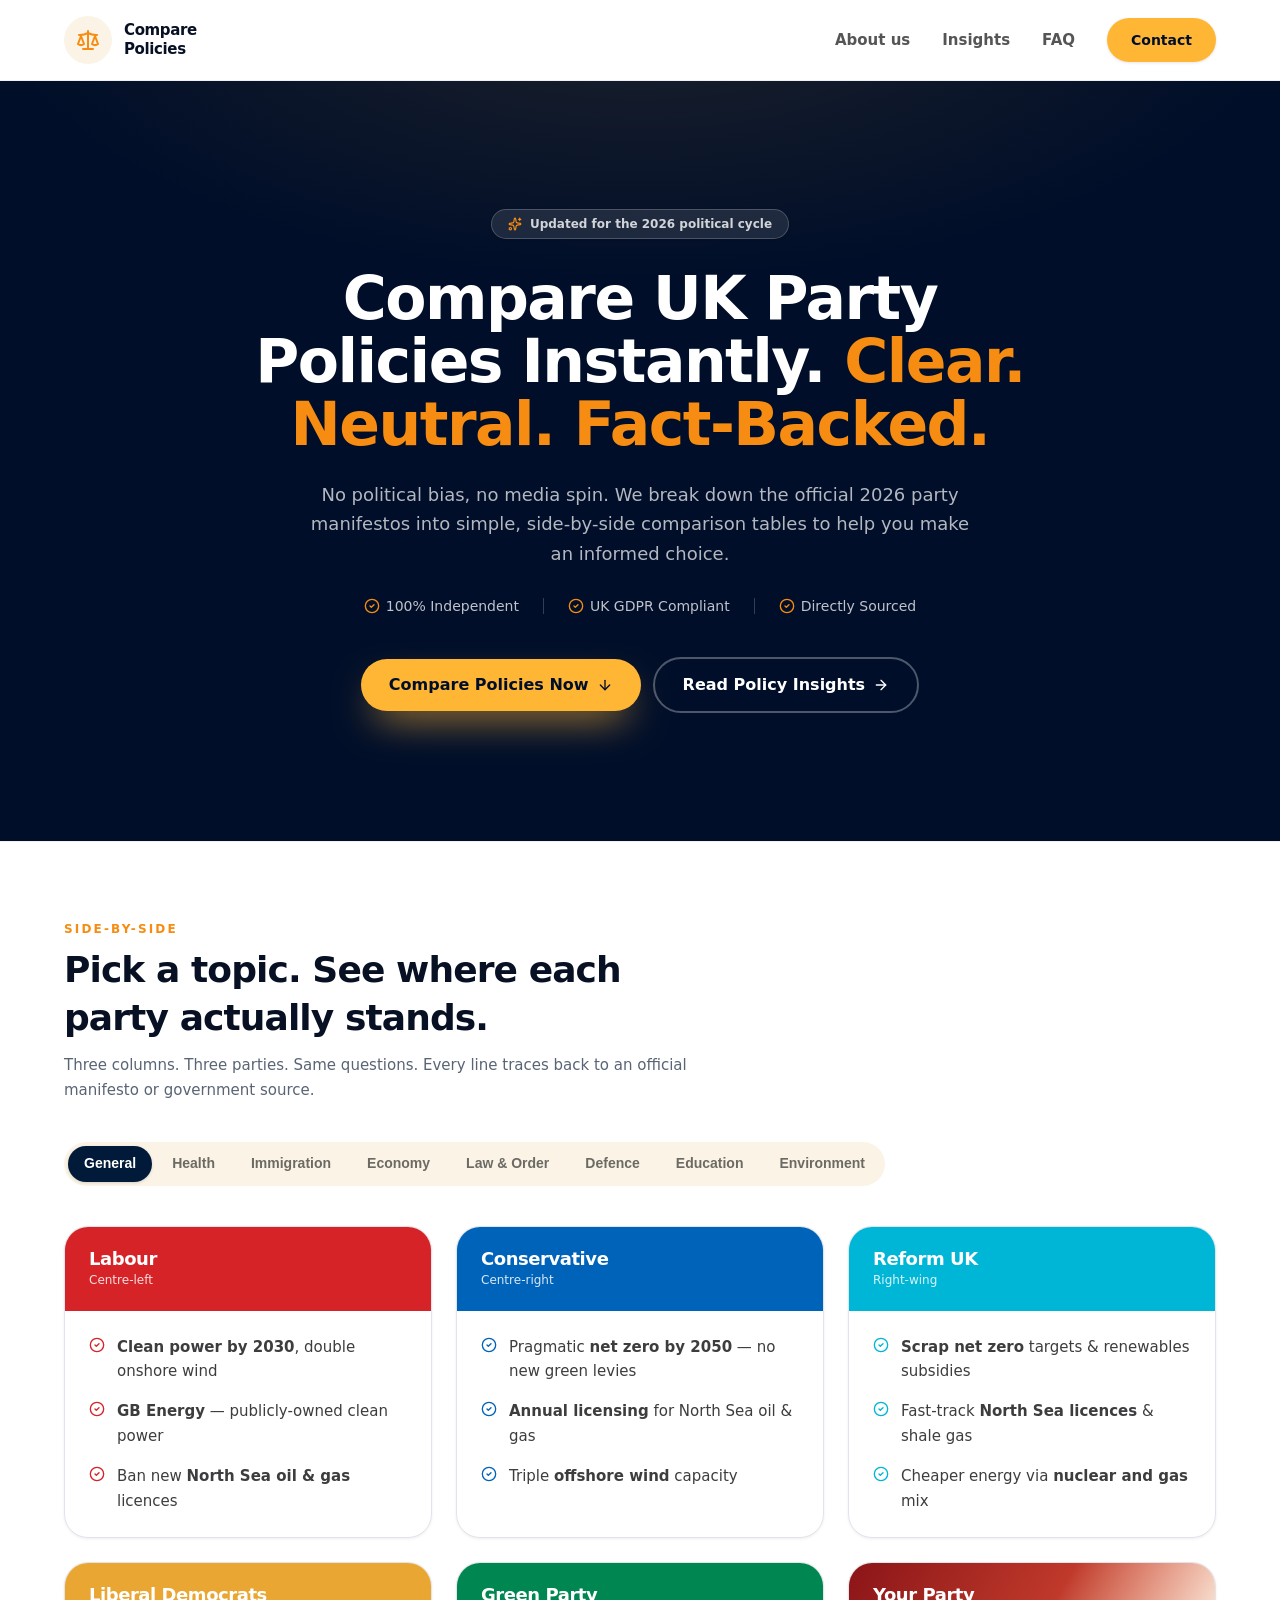
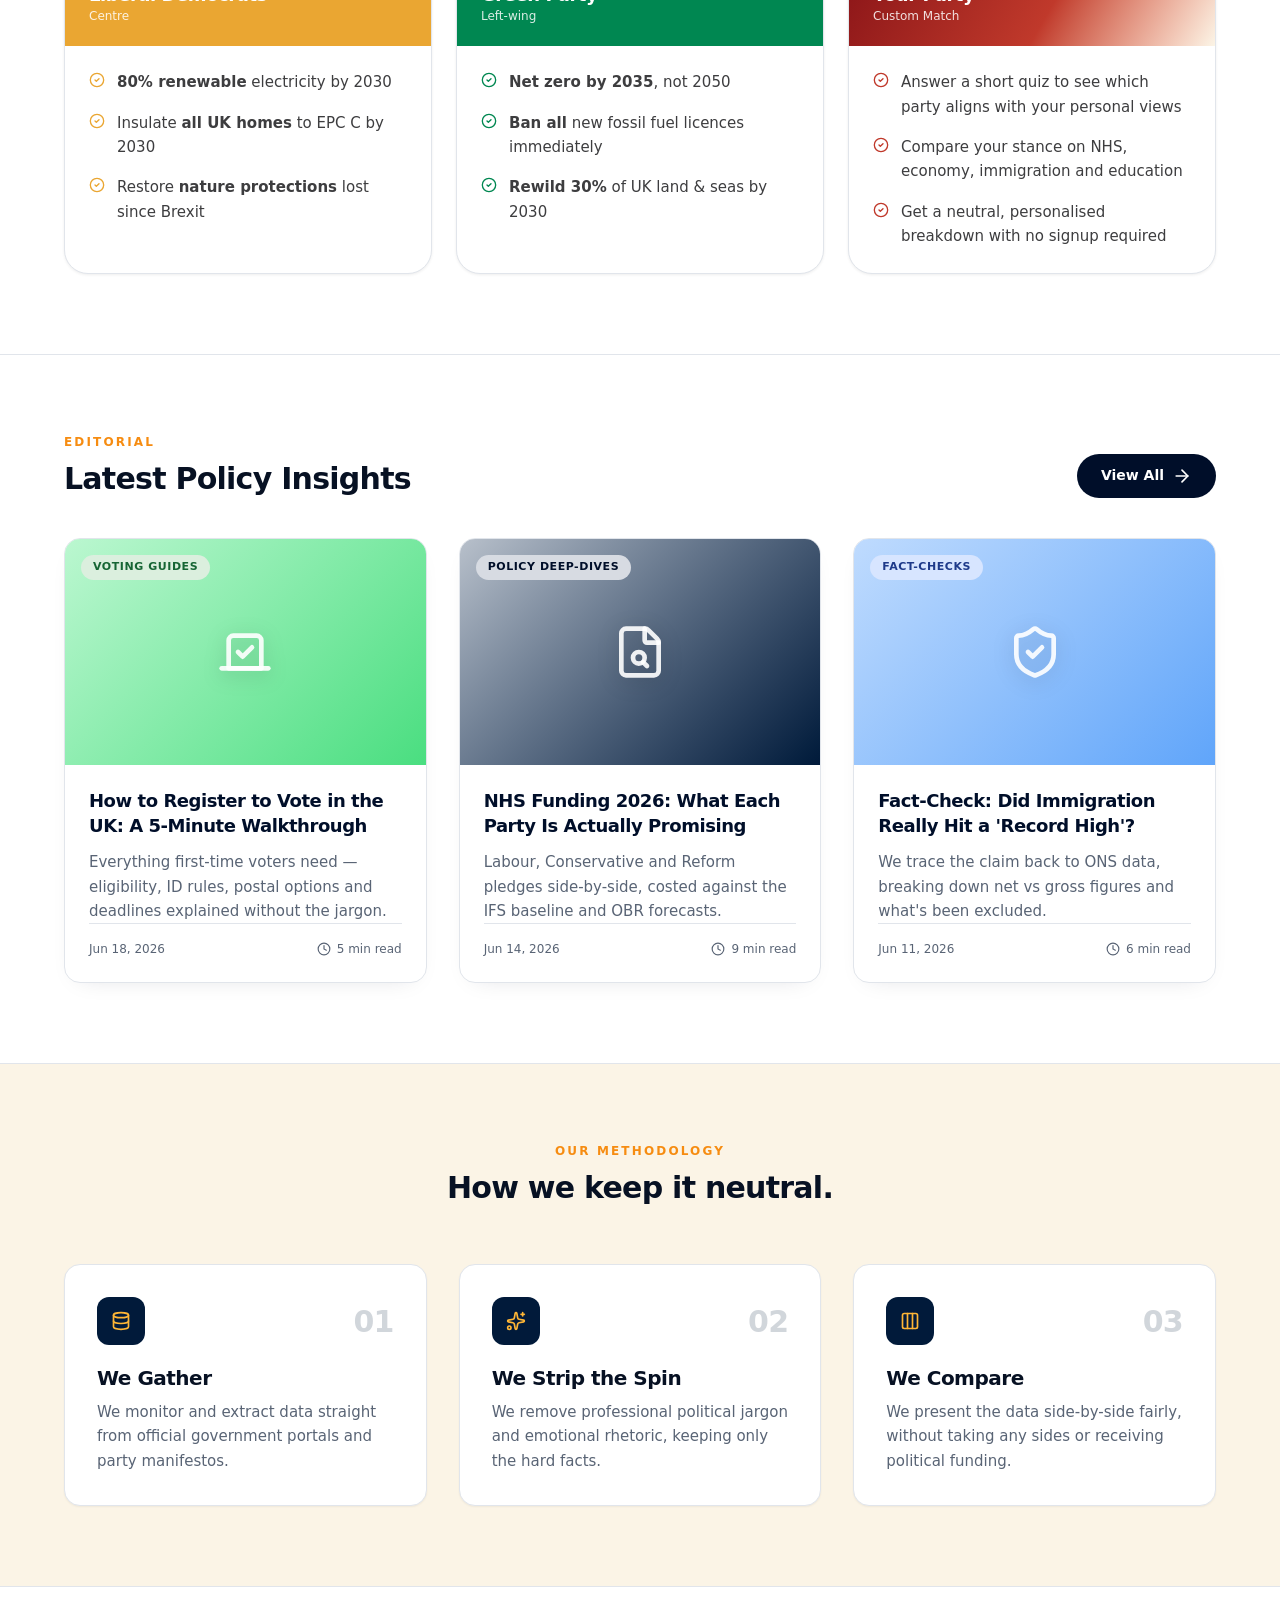
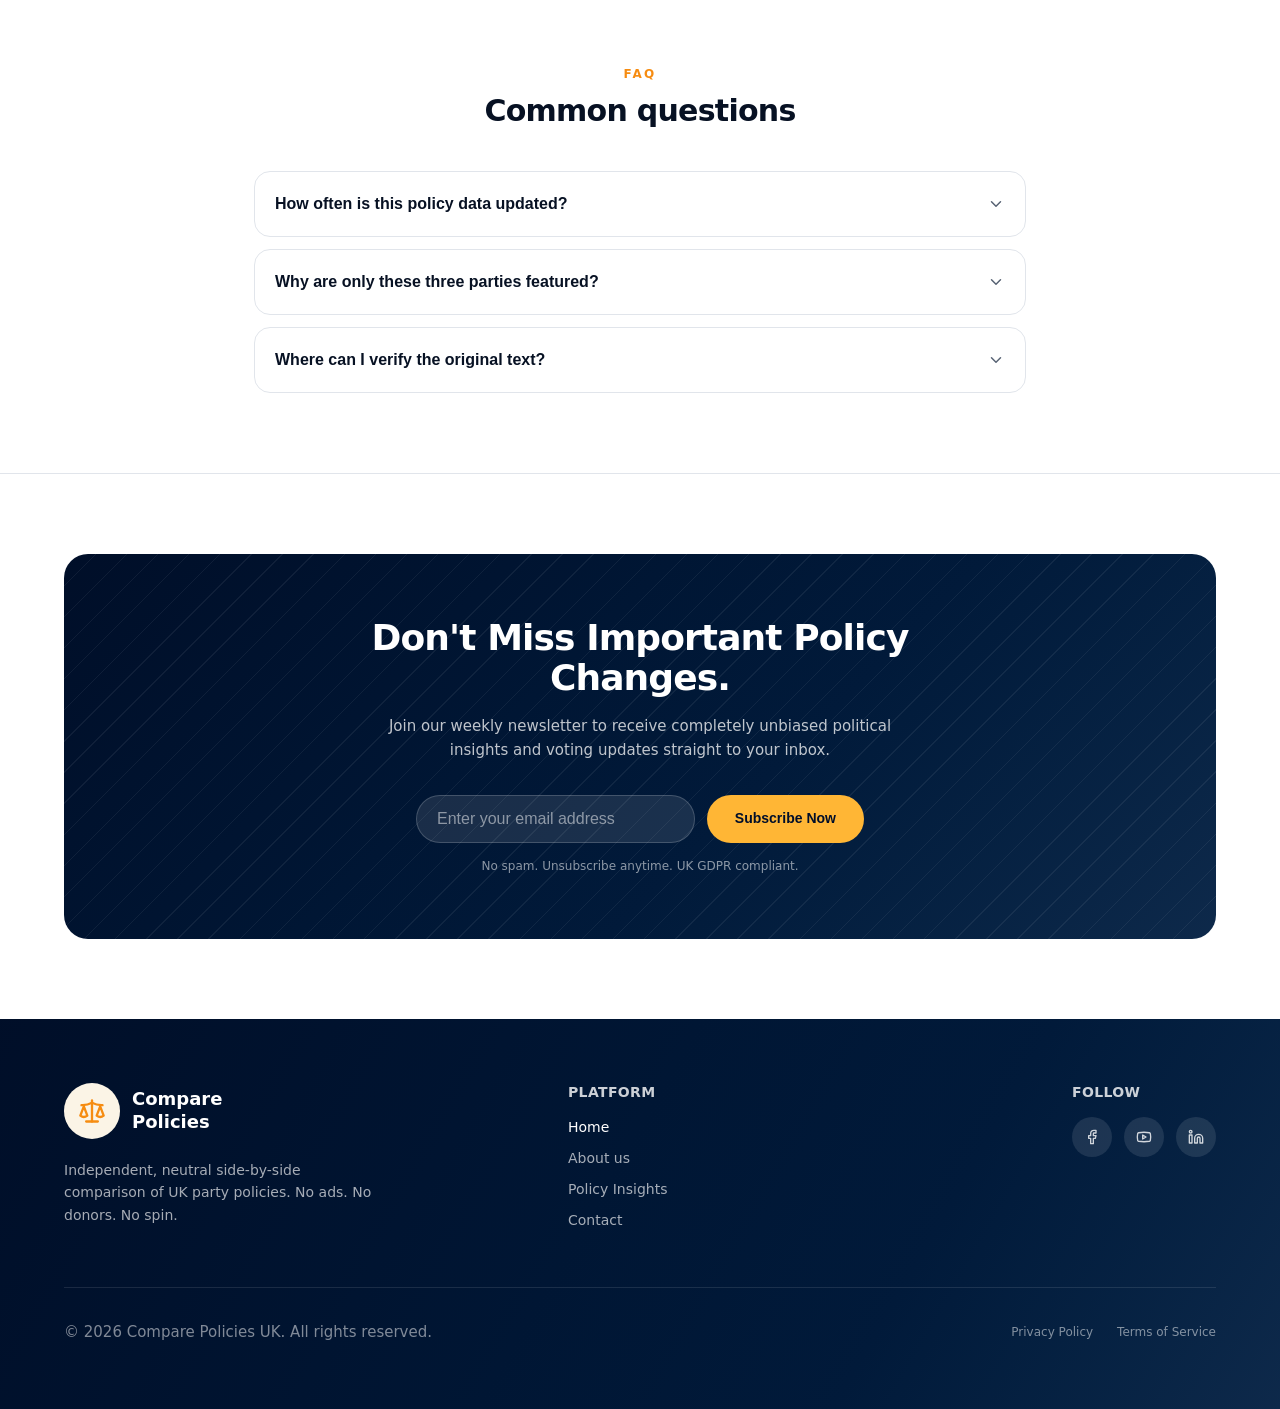
==== index.html @ dd3f0dca "First commit - up code lan dau" ====
<!DOCTYPE html>
<html lang="en">

<head>
	<!-- Basic Page Needs
		================================================== -->
	<meta charset="utf-8">
	<!--[if IE]><meta http-equiv="x-ua-compatible" content="IE=9" /><![endif]-->
	<meta http-equiv="X-UA-Compatible" content="IE=edge">
	<meta name="viewport" content="width=device-width, initial-scale=1">
	<title>Comparepolicies </title>
	<meta name="description" content="SFI">

	<link rel="stylesheet" type="text/css" href="fonts/stylesheet.css" media="all" />

	<link rel="stylesheet" type="text/css" href="fonts/font-awesome/css/all.css">
	<link rel="stylesheet" type="text/css" href="css/reset.css" />
	<link rel="stylesheet" type="text/css" href="css/main.css" />
	<link rel="stylesheet" type="text/css" href="css/responsive.css" />

</head>

<body>
	<header id="site-header" class="header">
		<div class="header-inner">
			<a href="/" class="logo">
				<span class="logo-icon">
					<svg xmlns="http://www.w3.org/2000/svg" width="24" height="24" viewBox="0 0 24 24" fill="none"
						stroke="currentColor" stroke-width="2" stroke-linecap="round" stroke-linejoin="round"
						aria-hidden="true">
						<path d="M12 3v18" />
						<path d="m19 8 3 8a5 5 0 0 1-6 0zV7" />
						<path d="M3 7h1a17 17 0 0 0 8-2 17 17 0 0 0 8 2h1" />
						<path d="m5 8 3 8a5 5 0 0 1-6 0zV7" />
						<path d="M7 21h10" />
					</svg>
				</span>
				<span class="logo-text">Compare<br>Policies</span>
			</a>

			<div class="header-right">
				<nav>
					<ul>
						<li><a href="/about">About us</a></li>
						<li><a href="/insights">Insights</a></li>
						<li><a href="#faq">FAQ</a></li>
					</ul>
				</nav>
				<div class="header-actions">
					<a href="/contact" class="btn-header ">Contact</a>
				</div>
			</div>
			<div class="hambuger-mobile">
				<span class="lines line-1"></span>
				<span class="lines line-2"></span>
				<span class="lines line-3"></span>
			</div>
		</div>
	</header>
	<main id="site-content" class="site-content">
		<section class="hero">
			<div class="hero-bg" aria-hidden="true"></div>
			<div class="hero-inner">

				<div class="hero-badge">
					<svg xmlns="http://www.w3.org/2000/svg" width="14" height="14" viewBox="0 0 24 24" fill="none"
						stroke="currentColor" stroke-width="2" stroke-linecap="round" stroke-linejoin="round"
						aria-hidden="true" style="color:var(--brand-gold-deep)">
						<path
							d="M11.017 2.814a1 1 0 0 1 1.966 0l1.051 5.558a2 2 0 0 0 1.594 1.594l5.558 1.051a1 1 0 0 1 0 1.966l-5.558 1.051a2 2 0 0 0-1.594 1.594l-1.051 5.558a1 1 0 0 1-1.966 0l-1.051-5.558a2 2 0 0 0-1.594-1.594l-5.558-1.051a1 1 0 0 1 0-1.966l5.558-1.051a2 2 0 0 0 1.594-1.594z" />
						<path d="M20 2v4" />
						<path d="M22 4h-4" />
						<circle cx="4" cy="20" r="2" />
					</svg>
					Updated for the 2026 political cycle
				</div>

				<h1 class="hero-title">
					Compare UK Party Policies Instantly.
					<span style="">Clear. Neutral. Fact-Backed.</span>
				</h1>

				<p class="hero-desc">
					No political bias, no media spin. We break down the official 2026 party manifestos into simple,
					side-by-side comparison tables to help you make an informed choice.
				</p>

				<div class="hero-trust">
					<span class="trust-item">
						<svg xmlns="http://www.w3.org/2000/svg" width="16" height="16" viewBox="0 0 24 24" fill="none"
							stroke="currentColor" stroke-width="2" stroke-linecap="round" stroke-linejoin="round"
							aria-hidden="true" style="">
							<circle cx="12" cy="12" r="10" />
							<path d="m9 12 2 2 4-4" />
						</svg>
						100% Independent
					</span>
					<span class="trust-sep" aria-hidden="true"></span>
					<span class="trust-item">
						<svg xmlns="http://www.w3.org/2000/svg" width="16" height="16" viewBox="0 0 24 24" fill="none"
							stroke="currentColor" stroke-width="2" stroke-linecap="round" stroke-linejoin="round"
							aria-hidden="true" style="">
							<circle cx="12" cy="12" r="10" />
							<path d="m9 12 2 2 4-4" />
						</svg>
						UK GDPR Compliant
					</span>
					<span class="trust-sep" aria-hidden="true"></span>
					<span class="trust-item">
						<svg xmlns="http://www.w3.org/2000/svg" width="16" height="16" viewBox="0 0 24 24" fill="none"
							stroke="currentColor" stroke-width="2" stroke-linecap="round" stroke-linejoin="round"
							aria-hidden="true" style="">
							<circle cx="12" cy="12" r="10" />
							<path d="m9 12 2 2 4-4" />
						</svg>
						Directly Sourced
					</span>
				</div>

				<div class="hero-actions">
					<a href="/compare" class="btn">
						Compare Policies Now
						<svg xmlns="http://www.w3.org/2000/svg" width="16" height="16" viewBox="0 0 24 24" fill="none"
							stroke="currentColor" stroke-width="2" stroke-linecap="round" stroke-linejoin="round"
							aria-hidden="true">
							<path d="M12 5v14" />
							<path d="m19 12-7 7-7-7" />
						</svg>
					</a>
					<a href="/insights" class="btn-outline btn">
						Read Policy Insights
						<svg xmlns="http://www.w3.org/2000/svg" width="16" height="16" viewBox="0 0 24 24" fill="none"
							stroke="currentColor" stroke-width="2" stroke-linecap="round" stroke-linejoin="round"
							aria-hidden="true">
							<path d="M5 12h14" />
							<path d="m12 5 7 7-7 7" />
						</svg>
					</a>
				</div>

			</div>
		</section>
		<section id="compare" class="compare-section">
			<div class="container">

				<div class="compare-heading">
					<p class="compare-eyebrow section-heading">Side-by-side</p>
					<h2 class="compare-title section-title">Pick a topic. See where each party actually stands.</h2>
					<p class="compare-desc">Three columns. Three parties. Same questions. Every line traces back to an
						official manifesto or government source.</p>
				</div>

				<!-- TAB NAV -->
				<div class="tab-scroll">
					<div class="tab-list" role="tablist">
						<button class="tab-btn tab-btn--active" role="tab" data-tab="general">General</button>
						<button class="tab-btn" role="tab" data-tab="health">Health</button>
						<button class="tab-btn" role="tab" data-tab="immigration">Immigration</button>
						<button class="tab-btn" role="tab" data-tab="economy">Economy</button>
						<button class="tab-btn" role="tab" data-tab="law">Law &amp; Order</button>
						<button class="tab-btn" role="tab" data-tab="defence">Defence</button>
						<button class="tab-btn" role="tab" data-tab="education">Education</button>
						<button class="tab-btn " role="tab" data-tab="environment">Environment</button>
					</div>
				</div>

				<!-- TAB PANELS -->
				<div id="tab-general" class="tab-panel" role="tabpanel">
					<div class="cards-grid">

						<article class="card" style="--color: rgb(213, 35, 39);">
							<header class="card-header">
								<h3 class="card-title">Labour</h3>
								<p class="card-subtitle">Centre-left</p>
							</header>
							<ul class="card-list">
								<li class="card-item">
									<svg class="card-icon" xmlns="http://www.w3.org/2000/svg" width="16" height="16"
										viewBox="0 0 24 24" fill="none" stroke="currentColor" stroke-width="2"
										stroke-linecap="round" stroke-linejoin="round" aria-hidden="true">
										<circle cx="12" cy="12" r="10" />
										<path d="m9 12 2 2 4-4" />
									</svg>
									<span><strong>Clean power by 2030</strong>, double onshore wind</span>
								</li>
								<li class="card-item">
									<svg class="card-icon" xmlns="http://www.w3.org/2000/svg" width="16" height="16"
										viewBox="0 0 24 24" fill="none" stroke="currentColor" stroke-width="2"
										stroke-linecap="round" stroke-linejoin="round" aria-hidden="true">
										<circle cx="12" cy="12" r="10" />
										<path d="m9 12 2 2 4-4" />
									</svg>
									<span><strong>GB Energy</strong> — publicly-owned clean power</span>
								</li>
								<li class="card-item">
									<svg class="card-icon" xmlns="http://www.w3.org/2000/svg" width="16" height="16"
										viewBox="0 0 24 24" fill="none" stroke="currentColor" stroke-width="2"
										stroke-linecap="round" stroke-linejoin="round" aria-hidden="true">
										<circle cx="12" cy="12" r="10" />
										<path d="m9 12 2 2 4-4" />
									</svg>
									<span>Ban new <strong>North Sea oil &amp; gas</strong> licences</span>
								</li>
							</ul>
						</article>

						<article class="card" style="--color: rgb(0, 99, 186);">
							<header class="card-header">
								<h3 class="card-title">Conservative</h3>
								<p class="card-subtitle">Centre-right</p>
							</header>
							<ul class="card-list">
								<li class="card-item">
									<svg class="card-icon" xmlns="http://www.w3.org/2000/svg" width="16" height="16"
										viewBox="0 0 24 24" fill="none" stroke="currentColor" stroke-width="2"
										stroke-linecap="round" stroke-linejoin="round" aria-hidden="true">
										<circle cx="12" cy="12" r="10" />
										<path d="m9 12 2 2 4-4" />
									</svg>
									<span>Pragmatic <strong>net zero by 2050</strong> — no new green
										levies</span>
								</li>
								<li class="card-item">
									<svg class="card-icon" xmlns="http://www.w3.org/2000/svg" width="16" height="16"
										viewBox="0 0 24 24" fill="none" stroke="currentColor" stroke-width="2"
										stroke-linecap="round" stroke-linejoin="round" aria-hidden="true">
										<circle cx="12" cy="12" r="10" />
										<path d="m9 12 2 2 4-4" />
									</svg>
									<span><strong>Annual licensing</strong> for North Sea oil &amp; gas</span>
								</li>
								<li class="card-item">
									<svg class="card-icon" xmlns="http://www.w3.org/2000/svg" width="16" height="16"
										viewBox="0 0 24 24" fill="none" stroke="currentColor" stroke-width="2"
										stroke-linecap="round" stroke-linejoin="round" aria-hidden="true">
										<circle cx="12" cy="12" r="10" />
										<path d="m9 12 2 2 4-4" />
									</svg>
									<span>Triple <strong>offshore wind</strong> capacity</span>
								</li>
							</ul>
						</article>

						<article class="card" style="--color: rgb(0, 182, 214);">
							<header class="card-header">
								<h3 class="card-title">Reform UK</h3>
								<p class="card-subtitle">Right-wing</p>
							</header>
							<ul class="card-list">
								<li class="card-item">
									<svg class="card-icon" xmlns="http://www.w3.org/2000/svg" width="16" height="16"
										viewBox="0 0 24 24" fill="none" stroke="currentColor" stroke-width="2"
										stroke-linecap="round" stroke-linejoin="round" aria-hidden="true">
										<circle cx="12" cy="12" r="10" />
										<path d="m9 12 2 2 4-4" />
									</svg>
									<span><strong>Scrap net zero</strong> targets &amp; renewables
										subsidies</span>
								</li>
								<li class="card-item">
									<svg class="card-icon" xmlns="http://www.w3.org/2000/svg" width="16" height="16"
										viewBox="0 0 24 24" fill="none" stroke="currentColor" stroke-width="2"
										stroke-linecap="round" stroke-linejoin="round" aria-hidden="true">
										<circle cx="12" cy="12" r="10" />
										<path d="m9 12 2 2 4-4" />
									</svg>
									<span>Fast-track <strong>North Sea licences</strong> &amp; shale gas</span>
								</li>
								<li class="card-item">
									<svg class="card-icon" xmlns="http://www.w3.org/2000/svg" width="16" height="16"
										viewBox="0 0 24 24" fill="none" stroke="currentColor" stroke-width="2"
										stroke-linecap="round" stroke-linejoin="round" aria-hidden="true">
										<circle cx="12" cy="12" r="10" />
										<path d="m9 12 2 2 4-4" />
									</svg>
									<span>Cheaper energy via <strong>nuclear and gas</strong> mix</span>
								</li>
							</ul>
						</article>

						<article class="card" style="--color: rgb(234, 166, 50);">
							<header class="card-header">
								<h3 class="card-title">Liberal Democrats</h3>
								<p class="card-subtitle">Centre</p>
							</header>
							<ul class="card-list">
								<li class="card-item">
									<svg class="card-icon" xmlns="http://www.w3.org/2000/svg" width="16" height="16"
										viewBox="0 0 24 24" fill="none" stroke="currentColor" stroke-width="2"
										stroke-linecap="round" stroke-linejoin="round" aria-hidden="true">
										<circle cx="12" cy="12" r="10" />
										<path d="m9 12 2 2 4-4" />
									</svg>
									<span><strong>80% renewable</strong> electricity by 2030</span>
								</li>
								<li class="card-item">
									<svg class="card-icon" xmlns="http://www.w3.org/2000/svg" width="16" height="16"
										viewBox="0 0 24 24" fill="none" stroke="currentColor" stroke-width="2"
										stroke-linecap="round" stroke-linejoin="round" aria-hidden="true">
										<circle cx="12" cy="12" r="10" />
										<path d="m9 12 2 2 4-4" />
									</svg>
									<span>Insulate <strong>all UK homes</strong> to EPC C by 2030</span>
								</li>
								<li class="card-item">
									<svg class="card-icon" xmlns="http://www.w3.org/2000/svg" width="16" height="16"
										viewBox="0 0 24 24" fill="none" stroke="currentColor" stroke-width="2"
										stroke-linecap="round" stroke-linejoin="round" aria-hidden="true">
										<circle cx="12" cy="12" r="10" />
										<path d="m9 12 2 2 4-4" />
									</svg>
									<span>Restore <strong>nature protections</strong> lost since Brexit</span>
								</li>
							</ul>
						</article>

						<article class="card" style="--color: rgb(0, 135, 81);">
							<header class="card-header">
								<h3 class="card-title">Green Party</h3>
								<p class="card-subtitle">Left-wing</p>
							</header>
							<ul class="card-list">
								<li class="card-item">
									<svg class="card-icon" xmlns="http://www.w3.org/2000/svg" width="16" height="16"
										viewBox="0 0 24 24" fill="none" stroke="currentColor" stroke-width="2"
										stroke-linecap="round" stroke-linejoin="round" aria-hidden="true">
										<circle cx="12" cy="12" r="10" />
										<path d="m9 12 2 2 4-4" />
									</svg>
									<span><strong>Net zero by 2035</strong>, not 2050</span>
								</li>
								<li class="card-item">
									<svg class="card-icon" xmlns="http://www.w3.org/2000/svg" width="16" height="16"
										viewBox="0 0 24 24" fill="none" stroke="currentColor" stroke-width="2"
										stroke-linecap="round" stroke-linejoin="round" aria-hidden="true">
										<circle cx="12" cy="12" r="10" />
										<path d="m9 12 2 2 4-4" />
									</svg>
									<span><strong>Ban all</strong> new fossil fuel licences immediately</span>
								</li>
								<li class="card-item">
									<svg class="card-icon" xmlns="http://www.w3.org/2000/svg" width="16" height="16"
										viewBox="0 0 24 24" fill="none" stroke="currentColor" stroke-width="2"
										stroke-linecap="round" stroke-linejoin="round" aria-hidden="true">
										<circle cx="12" cy="12" r="10" />
										<path d="m9 12 2 2 4-4" />
									</svg>
									<span><strong>Rewild 30%</strong> of UK land &amp; seas by 2030</span>
								</li>
							</ul>
						</article>

						<article class="card" style="--color: rgb(192, 57, 43); --bg-header: linear-gradient(120deg, #8B1418 0%, #C0392B 55%, lab(96.5967% .633419 7.66813)
 100%);">
							<header class="card-header">
								<h3 class="card-title">Your Party</h3>
								<p class="card-subtitle">Custom Match</p>
							</header>
							<ul class="card-list">
								<li class="card-item">
									<svg class="card-icon" xmlns="http://www.w3.org/2000/svg" width="16" height="16"
										viewBox="0 0 24 24" fill="none" stroke="currentColor" stroke-width="2"
										stroke-linecap="round" stroke-linejoin="round" aria-hidden="true">
										<circle cx="12" cy="12" r="10" />
										<path d="m9 12 2 2 4-4" />
									</svg>
									<span>Answer a short quiz to see which party aligns with your personal
										views</span>
								</li>
								<li class="card-item">
									<svg class="card-icon" xmlns="http://www.w3.org/2000/svg" width="16" height="16"
										viewBox="0 0 24 24" fill="none" stroke="currentColor" stroke-width="2"
										stroke-linecap="round" stroke-linejoin="round" aria-hidden="true">
										<circle cx="12" cy="12" r="10" />
										<path d="m9 12 2 2 4-4" />
									</svg>
									<span>Compare your stance on NHS, economy, immigration and education</span>
								</li>
								<li class="card-item">
									<svg class="card-icon" xmlns="http://www.w3.org/2000/svg" width="16" height="16"
										viewBox="0 0 24 24" fill="none" stroke="currentColor" stroke-width="2"
										stroke-linecap="round" stroke-linejoin="round" aria-hidden="true">
										<circle cx="12" cy="12" r="10" />
										<path d="m9 12 2 2 4-4" />
									</svg>
									<span>Get a neutral, personalised breakdown with no signup required</span>
								</li>
							</ul>
						</article>

					</div>
				</div>
				<div id="tab-immigration" class="tab-panel" role="tabpanel" hidden></div>
				<div id="tab-economy" class="tab-panel" role="tabpanel" hidden></div>
				<div id="tab-law" class="tab-panel" role="tabpanel" hidden></div>
				<div id="tab-defence" class="tab-panel" role="tabpanel" hidden></div>
				<div id="tab-education" class="tab-panel" role="tabpanel" hidden></div>

				<div id="tab-environment" class="tab-panel" role="tabpanel" hidden>

				</div>
			</div>
		</section>
		<section class="insights">
			<div class="container">
				<div class="insights__head">
					<div>
						<p class="insights__eyebrow section-heading">Editorial</p>
						<h2 class="insights__title section-title">Latest Policy Insights</h2>
					</div>
					<a href="/insights" class="btn btn-navy">
						View All
						<svg xmlns="http://www.w3.org/2000/svg" width="20" height="20" viewBox="0 0 24 24" fill="none"
							stroke="currentColor" stroke-width="2" stroke-linecap="round" stroke-linejoin="round"
							aria-hidden="true">
							<path d="M5 12h14"></path>
							<path d="m12 5 7 7-7 7"></path>
						</svg>
					</a>
				</div>

				<div class="insights__grid">

					<a href="/insights/sample-post" class="insight-card">
						<div class="insight-card__media insight-card__media--green">
							<svg class="insight-card__icon" xmlns="http://www.w3.org/2000/svg" width="56" height="56"
								viewBox="0 0 24 24" fill="none" stroke="currentColor" stroke-width="2"
								stroke-linecap="round" stroke-linejoin="round" aria-hidden="true">
								<path d="m9 12 2 2 4-4"></path>
								<path d="M5 7c0-1.1.9-2 2-2h10a2 2 0 0 1 2 2v12H5V7Z"></path>
								<path d="M22 19H2"></path>
							</svg>
							<span class="insight-card__tag insight-card__tag--green">Voting Guides</span>
						</div>
						<div class="insight-card__body">
							<h3 class="insight-card__title">How to Register to Vote in the UK: A 5-Minute Walkthrough
							</h3>
							<p class="insight-card__excerpt">Everything first-time voters need — eligibility, ID rules,
								postal options and deadlines explained without the jargon.</p>
							<div class="insight-card__meta">
								<span>Jun 18, 2026</span>
								<span class="insight-card__readtime">
									<svg xmlns="http://www.w3.org/2000/svg" width="14" height="14" viewBox="0 0 24 24"
										fill="none" stroke="currentColor" stroke-width="2" stroke-linecap="round"
										stroke-linejoin="round" aria-hidden="true">
										<circle cx="12" cy="12" r="10"></circle>
										<path d="M12 6v6l4 2"></path>
									</svg>
									5 min read
								</span>
							</div>
						</div>
					</a>

					<a href="/insights/sample-post" class="insight-card">
						<div class="insight-card__media insight-card__media--navy">
							<svg class="insight-card__icon" xmlns="http://www.w3.org/2000/svg" width="56" height="56"
								viewBox="0 0 24 24" fill="none" stroke="currentColor" stroke-width="2"
								stroke-linecap="round" stroke-linejoin="round" aria-hidden="true">
								<path
									d="M6 22a2 2 0 0 1-2-2V4a2 2 0 0 1 2-2h8a2.4 2.4 0 0 1 1.704.706l3.588 3.588A2.4 2.4 0 0 1 20 8v12a2 2 0 0 1-2 2z">
								</path>
								<path d="M14 2v5a1 1 0 0 0 1 1h5"></path>
								<circle cx="11.5" cy="14.5" r="2.5"></circle>
								<path d="M13.3 16.3 15 18"></path>
							</svg>
							<span class="insight-card__tag insight-card__tag--navy">Policy Deep-Dives</span>
						</div>
						<div class="insight-card__body">
							<h3 class="insight-card__title">NHS Funding 2026: What Each Party Is Actually Promising</h3>
							<p class="insight-card__excerpt">Labour, Conservative and Reform pledges side-by-side,
								costed against the IFS baseline and OBR forecasts.</p>
							<div class="insight-card__meta">
								<span>Jun 14, 2026</span>
								<span class="insight-card__readtime">
									<svg xmlns="http://www.w3.org/2000/svg" width="14" height="14" viewBox="0 0 24 24"
										fill="none" stroke="currentColor" stroke-width="2" stroke-linecap="round"
										stroke-linejoin="round" aria-hidden="true">
										<circle cx="12" cy="12" r="10"></circle>
										<path d="M12 6v6l4 2"></path>
									</svg>
									9 min read
								</span>
							</div>
						</div>
					</a>

					<a href="/insights/sample-post" class="insight-card">
						<div class="insight-card__media insight-card__media--blue">
							<svg class="insight-card__icon" xmlns="http://www.w3.org/2000/svg" width="56" height="56"
								viewBox="0 0 24 24" fill="none" stroke="currentColor" stroke-width="2"
								stroke-linecap="round" stroke-linejoin="round" aria-hidden="true">
								<path
									d="M20 13c0 5-3.5 7.5-7.66 8.95a1 1 0 0 1-.67-.01C7.5 20.5 4 18 4 13V6a1 1 0 0 1 1-1c2 0 4.5-1.2 6.24-2.72a1.17 1.17 0 0 1 1.52 0C14.51 3.81 17 5 19 5a1 1 0 0 1 1 1z">
								</path>
								<path d="m9 12 2 2 4-4"></path>
							</svg>
							<span class="insight-card__tag insight-card__tag--blue">Fact-Checks</span>
						</div>
						<div class="insight-card__body">
							<h3 class="insight-card__title">Fact-Check: Did Immigration Really Hit a 'Record High'?</h3>
							<p class="insight-card__excerpt">We trace the claim back to ONS data, breaking down net vs
								gross figures and what's been excluded.</p>
							<div class="insight-card__meta">
								<span>Jun 11, 2026</span>
								<span class="insight-card__readtime">
									<svg xmlns="http://www.w3.org/2000/svg" width="14" height="14" viewBox="0 0 24 24"
										fill="none" stroke="currentColor" stroke-width="2" stroke-linecap="round"
										stroke-linejoin="round" aria-hidden="true">
										<circle cx="12" cy="12" r="10"></circle>
										<path d="M12 6v6l4 2"></path>
									</svg>
									6 min read
								</span>
							</div>
						</div>
					</a>

				</div>
			</div>
		</section>
		<section id="methodology" class="methodology">
			<div class="container">
				<div class="methodology__head">
					<p class="methodology__eyebrow section-heading">Our methodology</p>
					<h2 class="methodology__title section-title">How we keep it neutral.</h2>
				</div>

				<div class="methodology__grid">

					<div class="step-card">
						<div class="step-card__head">
							<span class="step-card__icon-wrap">
								<svg xmlns="http://www.w3.org/2000/svg" width="20" height="20" viewBox="0 0 24 24"
									fill="none" stroke="currentColor" stroke-width="2" stroke-linecap="round"
									stroke-linejoin="round" aria-hidden="true">
									<ellipse cx="12" cy="5" rx="9" ry="3"></ellipse>
									<path d="M3 5V19A9 3 0 0 0 21 19V5"></path>
									<path d="M3 12A9 3 0 0 0 21 12"></path>
								</svg>
							</span>
							<span class="step-card__number">01</span>
						</div>
						<h3 class="step-card__title">We Gather</h3>
						<p class="step-card__text">We monitor and extract data straight from official government portals
							and party manifestos.</p>
					</div>

					<div class="step-card">
						<div class="step-card__head">
							<span class="step-card__icon-wrap">
								<svg xmlns="http://www.w3.org/2000/svg" width="20" height="20" viewBox="0 0 24 24"
									fill="none" stroke="currentColor" stroke-width="2" stroke-linecap="round"
									stroke-linejoin="round" aria-hidden="true">
									<path
										d="M11.017 2.814a1 1 0 0 1 1.966 0l1.051 5.558a2 2 0 0 0 1.594 1.594l5.558 1.051a1 1 0 0 1 0 1.966l-5.558 1.051a2 2 0 0 0-1.594 1.594l-1.051 5.558a1 1 0 0 1-1.966 0l-1.051-5.558a2 2 0 0 0-1.594-1.594l-5.558-1.051a1 1 0 0 1 0-1.966l5.558-1.051a2 2 0 0 0 1.594-1.594z">
									</path>
									<path d="M20 2v4"></path>
									<path d="M22 4h-4"></path>
									<circle cx="4" cy="20" r="2"></circle>
								</svg>
							</span>
							<span class="step-card__number">02</span>
						</div>
						<h3 class="step-card__title">We Strip the Spin</h3>
						<p class="step-card__text">We remove professional political jargon and emotional rhetoric,
							keeping only the hard facts.</p>
					</div>

					<div class="step-card">
						<div class="step-card__head">
							<span class="step-card__icon-wrap">
								<svg xmlns="http://www.w3.org/2000/svg" width="20" height="20" viewBox="0 0 24 24"
									fill="none" stroke="currentColor" stroke-width="2" stroke-linecap="round"
									stroke-linejoin="round" aria-hidden="true">
									<rect width="18" height="18" x="3" y="3" rx="2"></rect>
									<path d="M9 3v18"></path>
									<path d="M15 3v18"></path>
								</svg>
							</span>
							<span class="step-card__number">03</span>
						</div>
						<h3 class="step-card__title">We Compare</h3>
						<p class="step-card__text">We present the data side-by-side fairly, without taking any sides or
							receiving political funding.</p>
					</div>

				</div>
			</div>
		</section>
		<section id="faq" class="faq">
			<div class="container container--narrow">
				<div class="faq__head">
					<p class="faq__eyebrow section-heading">FAQ</p>
					<h2 class="faq__title section-title">Common questions</h2>
				</div>

				<div class="faq__list">

					<div class="faq-item">
						<button type="button" class="faq-item__trigger" aria-expanded="false">
							How often is this policy data updated?
							<svg xmlns="http://www.w3.org/2000/svg" width="18" height="18" viewBox="0 0 24 24"
								fill="none" stroke="currentColor" stroke-width="2" stroke-linecap="round"
								stroke-linejoin="round" class="faq-item__icon" aria-hidden="true">
								<path d="m6 9 6 6 6-6"></path>
							</svg>
						</button>
						<div class="faq-item__panel">
							<div class="faq-item__panel-inner">
								We refresh figures weekly, or immediately after a major government announcement,
								manifesto update, or ONS/IFS data release.
							</div>
						</div>
					</div>

					<div class="faq-item">
						<button type="button" class="faq-item__trigger" aria-expanded="false">
							Why are only these three parties featured?
							<svg xmlns="http://www.w3.org/2000/svg" width="18" height="18" viewBox="0 0 24 24"
								fill="none" stroke="currentColor" stroke-width="2" stroke-linecap="round"
								stroke-linejoin="round" class="faq-item__icon" aria-hidden="true">
								<path d="m6 9 6 6 6-6"></path>
							</svg>
						</button>
						<div class="faq-item__panel">
							<div class="faq-item__panel-inner">
								Labour, Conservative and Reform currently hold the largest combined share of seats and
								polling support. We'll expand coverage as other parties gain measurable representation.
							</div>
						</div>
					</div>

					<div class="faq-item">
						<button type="button" class="faq-item__trigger" aria-expanded="false">
							Where can I verify the original text?
							<svg xmlns="http://www.w3.org/2000/svg" width="18" height="18" viewBox="0 0 24 24"
								fill="none" stroke="currentColor" stroke-width="2" stroke-linecap="round"
								stroke-linejoin="round" class="faq-item__icon" aria-hidden="true">
								<path d="m6 9 6 6 6-6"></path>
							</svg>
						</button>
						<div class="faq-item__panel">
							<div class="faq-item__panel-inner">
								Every figure links back to its primary source — official government portals, manifesto
								PDFs, or the relevant ONS/OBR/IFS publication — so you can check the original yourself.
							</div>
						</div>
					</div>

				</div>
			</div>
		</section>
		<section id="newsletter" class="newsletter">
			<div class="container">
				<div class="newsletter__panel">
					<div class="newsletter__pattern" aria-hidden="true"></div>

					<div class="newsletter__content">
						<h2 class="newsletter__title">Don't Miss Important Policy Changes.</h2>
						<p class="newsletter__text">Join our weekly newsletter to receive completely unbiased political
							insights and voting updates straight to your inbox.</p>

						<form class="newsletter__form">
							<input type="email" class="newsletter__input" placeholder="Enter your email address"
								required>
							<button type="submit" class=" newsletter__submit">Subscribe Now</button>
						</form>

						<p class="newsletter__disclaimer">No spam. Unsubscribe anytime. UK GDPR compliant.</p>
					</div>
				</div>
			</div>
		</section>
	</main>
	<footer class="site-footer" id="site-footer" role="contentinfo">
		<div class="container">
			<div class="site-footer__top">

				<div class="site-footer__brand">
					<div class="site-footer__logo">
						<span class="site-footer__logo-icon">
							<svg xmlns="http://www.w3.org/2000/svg" width="28" height="28" viewBox="0 0 24 24"
								fill="none" stroke="currentColor" stroke-width="2" stroke-linecap="round"
								stroke-linejoin="round" aria-hidden="true">
								<path d="M12 3v18"></path>
								<path d="m19 8 3 8a5 5 0 0 1-6 0zV7"></path>
								<path d="M3 7h1a17 17 0 0 0 8-2 17 17 0 0 0 8 2h1"></path>
								<path d="m5 8 3 8a5 5 0 0 1-6 0zV7"></path>
								<path d="M7 21h10"></path>
							</svg>
						</span>
						<span class="site-footer__logo-text">Compare<br>Policies</span>
					</div>
					<p class="site-footer__tagline">Independent, neutral side-by-side comparison of UK party policies.
						No ads. No donors. No spin.</p>
				</div>

				<div class="site-footer__col">
					<h4 class="site-footer__heading">Platform</h4>
					<ul class="site-footer__links">
						<li><a href="/" class="current-menu-item" aria-current="page">Home</a></li>
						<li><a href="/about">About us</a></li>
						<li><a href="/insights">Policy Insights</a></li>
						<li><a href="/contact">Contact</a></li>
					</ul>
				</div>

				<div class="site-footer__col">
					<h4 class="site-footer__heading">Follow</h4>
					<div class="site-footer__social">
						<a href="#" aria-label="Facebook" class="site-footer__social-link">
							<svg xmlns="http://www.w3.org/2000/svg" width="16" height="16" viewBox="0 0 24 24"
								fill="none" stroke="currentColor" stroke-width="2" stroke-linecap="round"
								stroke-linejoin="round" aria-hidden="true">
								<path d="M18 2h-3a5 5 0 0 0-5 5v3H7v4h3v8h4v-8h3l1-4h-4V7a1 1 0 0 1 1-1h3z"></path>
							</svg>
						</a>
						<a href="#" aria-label="YouTube" class="site-footer__social-link">
							<svg xmlns="http://www.w3.org/2000/svg" width="16" height="16" viewBox="0 0 24 24"
								fill="none" stroke="currentColor" stroke-width="2" stroke-linecap="round"
								stroke-linejoin="round" aria-hidden="true">
								<path
									d="M2.5 17a24.12 24.12 0 0 1 0-10 2 2 0 0 1 1.4-1.4 49.56 49.56 0 0 1 16.2 0A2 2 0 0 1 21.5 7a24.12 24.12 0 0 1 0 10 2 2 0 0 1-1.4 1.4 49.55 49.55 0 0 1-16.2 0A2 2 0 0 1 2.5 17">
								</path>
								<path d="m10 15 5-3-5-3z"></path>
							</svg>
						</a>
						<a href="#" aria-label="LinkedIn" class="site-footer__social-link">
							<svg xmlns="http://www.w3.org/2000/svg" width="16" height="16" viewBox="0 0 24 24"
								fill="none" stroke="currentColor" stroke-width="2" stroke-linecap="round"
								stroke-linejoin="round" aria-hidden="true">
								<path
									d="M16 8a6 6 0 0 1 6 6v7h-4v-7a2 2 0 0 0-2-2 2 2 0 0 0-2 2v7h-4v-7a6 6 0 0 1 6-6z">
								</path>
								<rect width="4" height="12" x="2" y="9"></rect>
								<circle cx="4" cy="4" r="2"></circle>
							</svg>
						</a>
					</div>
				</div>

			</div>

			<div class="site-footer__bottom">
				<p>© 2026 Compare Policies UK. All rights reserved.</p>
				<div class="site-footer__legal">
					<a href="#">Privacy Policy</a>
					<a href="#">Terms of Service</a>
				</div>
			</div>
		</div>
	</footer>
	<script type="text/javascript" src="js/jquery-3.5.0.min.js"></script>
	<script type="text/javascript" src="js/main.js"></script>
	<script type="text/javascript">
	</script>
</body>

</html>
---- css/main.css ----
.header {
  	position: sticky;
  	top: 0;
  	z-index: 40;
  	border-bottom: 1px solid rgba(228, 232, 239, 0.6);
  	background-color: rgba(255, 255, 255, 0.85);
  	backdrop-filter: blur(12px);
  	-webkit-backdrop-filter: blur(12px);
  }

  .header-inner {
  	margin: 0 auto;
  	display: grid;
  	grid-template-columns: minmax(0, 1fr) auto;
  	height: 80px;
  	max-width: 1200px;
  	align-items: center;
  	gap: 1rem;
  	padding: 0 1.5rem;
  }

  .logo {
  	display: flex;
  	align-items: center;
  	gap: 0.75rem;
  	min-width: 0;
  	text-decoration: none;
  	color: var(--foreground);
  }

  .logo-icon {
  	display: grid;
  	place-items: center;
  	width: 48px;
  	height: 48px;
  	flex-shrink: 0;
  	border-radius: 50%;
  	background-color: var(--brand-cream);
  }

  .logo-icon svg {
  	color: var(--brand-gold-deep);
  }

  .logo-text {
  	font-size: 15px;
  	font-weight: 800;
  	line-height: 1.25;
  	letter-spacing: -0.025em;
  	white-space: nowrap;
  	overflow: hidden;
  	text-overflow: ellipsis;
  }


  .header-right {
  	display: flex;
  	align-items: center;
  	gap: 2rem;
  }

  .header-right nav ul {
  	display: flex;
  	align-items: center;
  	gap: 2rem;
  	font-size: 15px;
  	font-weight: 600;
  }

  .header-right nav ul li {
  	list-style: none;
  }

  .header-right nav ul li a {
  	text-decoration: none;
  	color: rgba(13, 13, 15, 0.7);
  	transition: color 0.15s ease;
  }

  .header-right nav ul li a:hover {
  	color: var(--foreground);
  }

  .btn-header {
  	display: inline-flex;
  	align-items: center;
  	justify-content: center;
  	padding: 8px 24px;
  	border-radius: 9999px;
  	min-height: 44px;
  	font-size: 0.875rem;
  	font-weight: 700;
  	white-space: nowrap;
  	cursor: pointer;
  	text-decoration: none;
  	border: none;
  	flex-shrink: 0;
  	background-color: var(--brand-gold);
  	color: var(--brand-navy-deep);
  	box-shadow: 0 1px 3px rgba(0, 0, 0, 0.1);
  	transition: opacity 0.15s ease;
  }

  .btn-header:hover {
  	opacity: 0.9;
  }

  .hambuger-mobile {
  	display: none;

  }

  @media (max-width: 639px) {
  	.header-right {
  		display: none;
  		position: absolute;
  		width: 100%;
  		height: calc(100vh - 80px);
  		top: 100%;
  		left: 0;
  		background: #fff;
  		z-index: 9;
  		padding: 4rem 1rem;
  	}

  	.header-right nav ul {
  		flex-direction: column;
  	}

  	.header-actions {
  		text-align: center;
  		margin-top: 2rem;
  	}

  	.header-inner {
  		transition: background 0.3s ease;
  	}

  	.header-inner.active {
  		background: #fff;
  	}

  	.logo {
  		max-width: 200px;
  	}

  	.hambuger-mobile {
  		position: absolute;
  		right: 30px;
  		display: block;
  		top: 50%;

  		z-index: 1;
  		transform: translateY(-50%);
  	}

  	.lines {
  		width: 25px;
  		height: 3px;
  		background: var(--brand-navy-deep);
  		display: block;
  		position: absolute;
  		top: 50%;
  		left: 50%;
  		margin-left: -12.5px;
  		margin-top: -1.5px;
  		-webkit-transition: -webkit-transform 200ms;
  		transition: -webkit-transform 200ms;
  		transition: transform 200ms;
  		transition: transform 200ms, -webkit-transform 200ms;
  	}

  	.line-1 {
  		-webkit-transform: translate3d(0, -8px, 0);
  		transform: translate3d(0, -8px, 0);
  	}

  	.line-2 {
  		-webkit-transform: translate3d(0, 0, 0);
  		transform: translate3d(0, 0, 0);

  	}

  	.line-3 {
  		-webkit-transform: translate3d(0, 8px, 0);
  		transform: translate3d(0, 8px, 0);
  	}

  	.hambuger-mobile.exit .line-1 {
  		-webkit-transform: translate3d(0, 0, 0) rotate(45deg);
  		transform: translate3d(0, 0, 0) rotate(45deg);
  	}

  	.hambuger-mobile.exit .line-2 {
  		opacity: 0;
  		-webkit-transform: translate3d(0, 0, 0) scale(0.1, 1);
  		transform: translate3d(0, 0, 0) scale(0.1, 1);
  	}

  	.hambuger-mobile.exit .line-3 {
  		-webkit-transform: translate3d(0, 0, 0) rotate(-45deg);
  		transform: translate3d(0, 0, 0) rotate(-45deg);
  	}
  }

  .hero {
  	position: relative;
  	overflow: hidden;
  	background-color: var(--brand-navy-deep);
  }

  .hero-bg {
  	position: absolute;
  	inset: 0;
  	z-index: 0;
  	background: radial-gradient(1100px 500px at 50% -100px, color-mix(in oklab, var(--brand-gold) 12%, transparent), transparent 60%);
  }

  .hero-inner {
  	position: relative;
  	z-index: 1;
  	margin: 0 auto;
  	max-width: 1100px;
  	padding: 6rem 1.5rem;
  	text-align: center;
  }

  @media (min-width: 640px) {
  	.hero-inner {
  		padding: 8rem 1.5rem;
  	}
  }

  .hero-badge {
  	display: inline-flex;
  	align-items: center;
  	gap: 0.5rem;
  	margin-bottom: 1.75rem;
  	border: 1px solid rgba(255, 255, 255, 0.2);
  	background: rgba(255, 255, 255, 0.1);
  	border-radius: 9999px;
  	padding: 5px 16px;
  	font-size: 0.75rem;
  	font-weight: 600;
  	color: rgba(255, 255, 255, 0.8);
  	box-shadow: 0 1px 3px rgba(0, 0, 0, 0.1);
  }

  .hero-title {
  	margin: 0 auto;
  	max-width: 56rem;
  	font-size: 2.25rem;
  	font-weight: 900;
  	line-height: 1.05;
  	letter-spacing: -0.025em;
  	color: #fff;
  	text-wrap: balance;
  }

  .hero-title span {
  	color: var(--brand-gold-deep)
  }

  @media (min-width: 640px) {
  	.hero-title {
  		font-size: 3.75rem;
  	}
  }

  .hero-desc {
  	margin: 1.5rem auto 0;
  	max-width: 42rem;
  	font-size: 1.125rem;
  	line-height: 1.625;
  	color: rgba(255, 255, 255, 0.7);
  	text-wrap: pretty;
  }

  .hero-trust {
  	display: flex;
  	flex-wrap: wrap;
  	align-items: center;
  	justify-content: center;
  	gap: 0.5rem 1.5rem;
  	margin-top: 1.75rem;
  	font-size: 0.875rem;
  	font-weight: 500;
  	color: rgba(255, 255, 255, 0.75);
  }

  .trust-item {
  	display: inline-flex;
  	align-items: center;
  	gap: 0.375rem;
  }

  .trust-item svg {
  	color: var(--brand-gold-deep)
  }

  .trust-sep {
  	display: none;
  	width: 1px;
  	height: 1rem;
  	background: rgba(255, 255, 255, 0.2);
  }

  @media (min-width: 640px) {
  	.trust-sep {
  		display: inline-block;
  	}
  }

  /* Buttons */
  .hero-actions {
  	display: flex;
  	flex-wrap: wrap;
  	align-items: center;
  	justify-content: center;
  	gap: 0.75rem;
  	margin-top: 2.5rem;
  }

  .btn {
  	display: inline-flex;
  	align-items: center;
  	justify-content: center;
  	gap: 0.5rem;
  	padding: 8px 24px;
  	border-radius: 9999px;
  	min-height: 44px;
  	font-size: 1rem;
  	font-weight: 700;
  	text-decoration: none;
  	white-space: nowrap;
  	background-color: var(--brand-gold);
  	color: var(--brand-navy-deep);
  	box-shadow: 0 18px 40px -14px color-mix(in oklab, var(--brand-gold) 85%, transparent);
  	transition: filter 0.15s ease;
  }

  .btn:hover {
  	filter: brightness(1.05);
  }

  .btn-outline {
  	font-weight: 600;
  	color: #fff;
  	border: 2px solid rgba(255, 255, 255, 0.3);
  	background: transparent;
  	box-shadow: none;
  	transition: background 0.15s ease;
  }

  .btn-outline:hover {
  	filter: none;
  	background: rgba(255, 255, 255, 0.1);
  }

  .btn svg {
  	transition: transform 0.15s ease;
  }

  .btn:hover svg {
  	transform: translateY(2px);
  }

  .btn-outline:hover svg {
  	transform: translateX(2px);

  }

  .hero-actions .btn {
  	padding: 14px 28px;
  }

  .compare-section {
  	border-top: 1px solid rgba(228, 232, 239, 0.6);
  	background-color: var(--background);
  	padding: 5rem 0;
  }

  .btn-navy:hover svg {
  	transform: translateX(2px);

  }

  .compare-inner {}

  .compare-heading {
  	margin-bottom: 2.5rem;
  	max-width: 42rem;
  }



  @media (min-width: 640px) {
  	.compare-title {
  		font-size: 2.25rem;
  	}
  }

  .compare-desc {
  	margin-top: 0.75rem;
  	color: var(--muted-foreground);
  }

  /* TAB SCROLL */
  .tab-scroll {
  	margin: 0 -1.5rem;
  	overflow-x: auto;
  	padding: 0 1.5rem 0.5rem;
  	scrollbar-width: none;
  	-ms-overflow-style: none;
  }

  .tab-scroll::-webkit-scrollbar {
  	display: none;
  }

  .tab-list {
  	display: inline-flex;
  	gap: 0.25rem;
  	padding: 0.25rem;
  	border-radius: 9999px;
  	background-color: var(--brand-cream);
  	white-space: nowrap;
  }

  .tab-btn {
  	display: inline-flex;
  	align-items: center;
  	justify-content: center;
  	padding: 0.5rem 1rem;
  	border-radius: 9999px;
  	border: none;
  	background: transparent;
  	font-size: 0.875rem;
  	font-weight: 600;
  	color: rgba(13, 13, 15, 0.6);
  	cursor: pointer;
  	transition: background 0.15s ease, color 0.15s ease, box-shadow 0.15s ease;
  	line-height: 1.42857;
  }

  .tab-btn--active {
  	background-color: var(--brand-navy);
  	color: #fff;
  	box-shadow: 0 1px 3px rgba(0, 0, 0, 0.15);
  }

  .tab-panel {
  	margin-top: 2rem;
  }

  .cards-grid {
  	display: grid;
  	grid-template-columns: 1fr;
  	gap: 1.25rem;
  }

  @media (min-width: 768px) {
  	.cards-grid {
  		grid-template-columns: repeat(2, 1fr);
  		gap: 1.5rem;
  	}
  }

  @media (min-width: 1024px) {
  	.cards-grid {
  		grid-template-columns: repeat(3, 1fr);
  	}
  }

  .compare-section .card {
  	overflow: hidden;
  	border-radius: 24px;
  	border: 1px solid var(--border);
  	background-color: var(--card);
  	box-shadow: 0 1px 3px rgba(0, 0, 0, 0.07);
  	transition: transform 0.3s ease, box-shadow 0.3s ease;
  }

  .compare-section .card:hover {
  	transform: translateY(-4px);
  	box-shadow: 0 20px 40px rgba(0, 0, 0, 0.12);
  }

  .card-header {
  	padding: 1.25rem 1.5rem;
  	color: #fff;
  }

  .card-title {
  	font-size: 1.125rem;
  	font-weight: 900;
  	letter-spacing: -0.025em;
  }

  .card-subtitle {
  	font-size: 0.75rem;
  	font-weight: 500;
  	color: rgba(255, 255, 255, 0.85);
  	margin: 0;
  }

  .card-list {
  	list-style: none;
  	padding: 1.5rem;
  	display: flex;
  	flex-direction: column;
  	gap: 1rem;
  }

  .card-item {
  	display: flex;
  	gap: 0.75rem;
  	font-size: 15px;
  	line-height: 1.625;
  	color: rgba(13, 13, 15, 0.8);
  }

  .card-icon {
  	flex-shrink: 0;
  	margin-top: 2px;
  	width: 16px;
  	height: 16px;
  }


  .card .card-header {
  	background: var(--bg-header, var(--color));
  }

  .card .card-icon {
  	color: var(--color);
  }

  .insights {
  	border-top: 1px solid var(--border);
  	background-color: var(--background);
  	padding: 5rem 0;
  }

  .insights__head {
  	display: flex;
  	flex-direction: column;
  	gap: 1rem;
  	margin-bottom: 2.5rem;
  }



  .btn-navy {
  	background-color: var(--brand-navy-deep);
  	color: #fff;
  	box-shadow: none;
  	font-size: 0.875rem;
  	line-height: 1.42857;
  }

  .btn-navy:hover {
  	filter: brightness(1.15);
  }

  .insights__grid {
  	display: grid;
  	grid-template-columns: 1fr;
  	gap: 2rem;
  }

  .insight-card {
  	display: flex;
  	flex-direction: column;
  	height: 100%;
  	border-radius: 1rem;
  	overflow: hidden;
  	border: 1px solid var(--border);
  	background: #fff;
  	text-decoration: none;
  	color: inherit;
  	box-shadow: 0 8px 24px -16px rgba(15, 23, 42, 0.18);
  	transition: transform 0.3s ease, box-shadow 0.3s ease;
  }

  .insight-card:hover {
  	transform: translateY(-4px);
  	box-shadow: 0 30px 50px -24px rgba(15, 23, 42, 0.28);
  }

  .insight-card__media {
  	position: relative;
  	aspect-ratio: 16 / 10;
  	width: 100%;
  	display: grid;
  	place-items: center;
  }

  .insight-card__media--green {
  	background: linear-gradient(135deg, #bbf7d0 0%, #4ade80 100%);
  }

  .insight-card__media--navy {
  	background: linear-gradient(135deg, color-mix(in oklab, var(--brand-navy) 25%, white) 0%, var(--brand-navy) 100%);
  }

  .insight-card__media--blue {
  	background: linear-gradient(135deg, #bfdbfe 0%, #60a5fa 100%);
  }

  .insight-card__icon {
  	color: rgba(255, 255, 255, 0.9);
  	filter: drop-shadow(0 4px 10px rgba(0, 0, 0, 0.18));
  	transition: transform 0.3s ease;
  }

  .insight-card:hover .insight-card__icon {
  	transform: scale(1.1);
  }

  .insight-card__tag {
  	position: absolute;
  	left: 1rem;
  	top: 1rem;
  	border-radius: 9999px;
  	padding: 0.25rem 0.75rem;
  	font-size: 0.6875rem;
  	font-weight: 700;
  	text-transform: uppercase;
  	letter-spacing: 0.05em;
  }

  .insight-card__tag--green {
  	background-color: color-mix(in oklab, #16a34a 18%, white);
  	color: #166534;
  }

  .insight-card__tag--navy {
  	background-color: color-mix(in oklab, var(--brand-navy) 14%, white);
  	color: var(--brand-navy-deep);
  }

  .insight-card__tag--blue {
  	background-color: color-mix(in oklab, #2563eb 18%, white);
  	color: #1e3a8a;
  }

  .insight-card__body {
  	display: flex;
  	flex: 1;
  	flex-direction: column;
  	padding: 1.5rem;
  }

  .insight-card__title {
  	font-size: 1.125rem;
  	font-weight: 700;
  	line-height: 1.375;
  	letter-spacing: -0.025em;
  	color: var(--brand-navy-deep);
  	display: -webkit-box;
  	-webkit-line-clamp: 2;
  	-webkit-box-orient: vertical;
  	overflow: hidden;
  	transition: color 0.3s ease;
  }



  .insight-card__excerpt {
  	margin-top: 0.75rem;
  	margin-bottom: 0;
  	font-size: 0.9375rem;
  	line-height: 1.625;
  	color: var(--muted-foreground);
  	display: -webkit-box;
  	-webkit-line-clamp: 3;
  	-webkit-box-orient: vertical;
  	overflow: hidden;
  }

  .insight-card__meta {
  	margin-top: auto;
  	display: flex;
  	align-items: center;
  	justify-content: space-between;
  	border-top: 1px solid var(--border);
  	padding-top: 1rem;
  	font-size: 0.75rem;
  	font-weight: 500;
  	color: var(--muted-foreground);
  }

  .insight-card__readtime {
  	display: inline-flex;
  	align-items: center;
  	gap: 0.375rem;
  }

  @media (min-width: 640px) {
  	.insights__head {
  		flex-direction: row;
  		align-items: flex-end;
  		justify-content: space-between;
  	}

  	.insights__grid {
  		grid-template-columns: repeat(2, 1fr);
  	}

  }

  @media (min-width: 1024px) {
  	.insights__grid {
  		grid-template-columns: repeat(3, 1fr);
  	}
  }

  @media (max-width:767px) {
  	.insights__head {
  		align-items: flex-start;
  	}
  }

  .methodology {
  	border-top: 1px solid var(--border);
  	background-color: var(--brand-cream);
  	padding: 5rem 0;
  }

  .methodology__head {
  	margin-bottom: 3.5rem;
  	text-align: center;
  }



  .methodology__grid {
  	position: relative;
  	display: grid;
  	gap: 1.5rem;
  }

  .step-card {
  	position: relative;
  	border-radius: 1rem;
  	border: 1px solid var(--border);
  	background-color: var(--card);
  	padding: 2rem;
  	box-shadow: 0 1px 2px 0 rgba(0, 0, 0, 0.05);
  }

  .step-card__head {
  	display: flex;
  	align-items: center;
  	justify-content: space-between;
  }

  .step-card__icon-wrap {
  	display: grid;
  	place-items: center;
  	height: 3rem;
  	width: 3rem;
  	border-radius: 0.75rem;
  	background-color: var(--brand-navy);
  	color: var(--brand-gold);
  }

  .step-card__number {
  	font-size: 1.875rem;
  	font-weight: 900;
  	letter-spacing: -0.025em;
  	color: color-mix(in oklab, var(--brand-navy) 18%, transparent);
  }

  .step-card__title {
  	margin-top: 1.25rem;
  	font-size: 1.25rem;
  	font-weight: 700;
  	letter-spacing: -0.025em;
  }

  .step-card__text {
  	margin-top: 0.5rem;
  	font-size: 0.9375rem;
  	line-height: 1.625;
  	color: var(--muted-foreground);
  }

  @media (min-width: 768px) {
  	.methodology__grid {
  		grid-template-columns: repeat(3, 1fr);
  		gap: 2rem;
  	}
  }

  .faq {
  	border-top: 1px solid var(--border);
  	padding: 5rem 0;
  }

  .container--narrow {
  	max-width: 820px;
  }

  .faq__head {
  	margin-bottom: 2.5rem;
  	text-align: center;
  }


  .faq__list {
  	display: flex;
  	flex-direction: column;
  	gap: 0.75rem;
  }

  .faq-item {
  	border-radius: 1rem;
  	border: 1px solid var(--border);
  	background-color: var(--card);
  	overflow: hidden;
  }

  .faq-item__trigger {
  	display: flex;
  	width: 100%;
  	align-items: center;
  	justify-content: space-between;
  	gap: 1rem;
  	padding: 1.25rem 1.25rem;
  	background: none;
  	border: none;
  	cursor: pointer;
  	text-align: left;
  	font-size: 1rem;
  	font-weight: 600;
  	color: var(--foreground);
  	line-height: 1.5;
  }

  .faq-item__icon {
  	flex-shrink: 0;
  	color: var(--muted-foreground);
  	transition: transform 0.2s ease;
  }

  .faq-item__trigger[aria-expanded="true"] .faq-item__icon {
  	transform: rotate(180deg);
  }

  .faq-item__panel {
  	max-height: 0;
  	overflow: hidden;
  	transition: max-height 0.25s ease;
  }

  .faq-item__panel-inner {
  	padding: 0 1.25rem 1.25rem;
  	font-size: 0.875rem;
  	line-height: 1.625;
  	color: var(--muted-foreground);
  }

  .newsletter {
  	border-top: 1px solid var(--border);
  	padding: 5rem 0;
  }

  .newsletter__panel {
  	position: relative;
  	overflow: hidden;
  	border-radius: 1.5rem;
  	padding: 4rem 2rem;
  	text-align: center;
  	color: #fff;
  	background: linear-gradient(135deg, var(--brand-navy-deep) 0%, var(--brand-navy) 60%, var(--brand-navy-soft) 100%);
  }

  .newsletter__pattern {
  	pointer-events: none;
  	position: absolute;
  	inset: 0;
  	opacity: 0.06;
  	background-image: repeating-linear-gradient(135deg, #fff 0px, #fff 1px, transparent 1px, transparent 22px);
  }

  .newsletter__content {
  	position: relative;
  }

  .newsletter__title {
  	margin: 0 auto;
  	max-width: 42rem;
  	font-size: 2.25rem;
  	font-weight: 900;
  	letter-spacing: -0.025em;
  	line-height: 1.11111;
  }

  .newsletter__text {
  	margin: 1rem auto 0;
  	max-width: 32rem;
  	color: rgba(255, 255, 255, 0.75);
  }

  .newsletter__form {
  	display: flex;
  	flex-direction: column;
  	gap: 0.75rem;
  	max-width: 28rem;
  	margin: 2rem auto 0;
  }

  .newsletter__input {
  	height: 3rem;
  	width: 100%;
  	border-radius: 9999px;
  	border: 1px solid rgba(255, 255, 255, 0.18);
  	background-color: rgba(255, 255, 255, 0.1);
  	padding: 0 1.25rem;
  	font-size: 1rem;
  	color: #fff;
  }

  .newsletter__input::placeholder {
  	color: rgba(255, 255, 255, 0.5);
  }

  .newsletter__input:focus-visible {
  	outline: none;
  	box-shadow: 0 0 0 2px var(--brand-gold);
  }

  .newsletter__submit {
  	display: inline-flex;
  	align-items: center;
  	justify-content: center;
  	gap: 0.5rem;
  	min-height: 3rem;
  	padding: 0 1.75rem;
  	border: none;
  	border-radius: 9999px;
  	font-size: .875rem;
  	line-height: 1.42857;
  	font-weight: 700;
  	white-space: nowrap;
  	cursor: pointer;
  	background-color: var(--brand-gold);
  	color: var(--brand-navy-deep);
  	transition: filter 0.15s ease;
  }

  .newsletter__submit:hover {
  	filter: brightness(1.05);
  }

  .newsletter__disclaimer {
  	margin-top: 1rem;
  	font-size: 0.75rem;
  	color: rgba(255, 255, 255, 0.55);
  	line-height: 1.33333;
  }

  @media (min-width: 640px) {
  	.newsletter__panel {
  		padding: 4rem 4rem;
  	}

  	.newsletter__form {
  		flex-direction: row;
  	}

  	.newsletter__submit {
  		flex-shrink: 0;
  	}
  }

  /* Footer */
  .site-footer {
  	color: #fff;
  	background: linear-gradient(120deg, var(--brand-navy-deep) 0%, var(--brand-navy) 70%, var(--brand-navy-soft) 100%);
  }

  .site-footer__top {
  	display: grid;
  	gap: 2.5rem;
  	padding: 64px 0 56px;
  }

  .site-footer__brand {
  	display: flex;
  	flex-direction: column;
  }

  .site-footer__logo {
  	display: flex;
  	align-items: center;
  	gap: 0.75rem;
  }

  .site-footer__logo-icon {
  	display: grid;
  	place-items: center;
  	height: 3.5rem;
  	width: 3.5rem;
  	border-radius: 9999px;
  	background-color: var(--brand-cream);
  	color: var(--brand-gold-deep);
  }

  .site-footer__logo-text {
  	font-size: 1.125rem;
  	font-weight: 800;
  	line-height: 1.25;
  }

  .site-footer__tagline {
  	margin-top: 1.25rem;
  	max-width: 20rem;
  	font-size: 0.875rem;
  	color: rgba(255, 255, 255, 0.65);
  }

  .site-footer__heading {
  	font-size: 0.875rem;
  	font-weight: 700;
  	text-transform: uppercase;
  	letter-spacing: 0.025em;
  	color: rgba(255, 255, 255, 0.8);
  }

  .site-footer__links {
  	margin-top: 1rem;
  	display: flex;
  	flex-direction: column;
  	gap: 0.625rem;
  	font-size: 0.875rem;
  	list-style: none;
  	padding: 0;
  }

  .site-footer__links a {
  	color: rgba(255, 255, 255, 0.65);
  	text-decoration: none;
  	transition: color 0.15s ease;
  }

  .site-footer__links a:hover,
  .site-footer__links a.current-menu-item {
  	color: #fff;
  }

  .site-footer__social {
  	margin-top: 1rem;
  	display: flex;
  	align-items: center;
  	gap: 0.75rem;
  }

  .site-footer__social-link {
  	display: grid;
  	place-items: center;
  	height: 2.5rem;
  	width: 2.5rem;
  	border-radius: 9999px;
  	background-color: rgba(255, 255, 255, 0.1);
  	color: rgba(255, 255, 255, 0.8);
  	transition: background-color 0.15s ease, color 0.15s ease;
  }

  .site-footer__social-link:hover {
  	background-color: rgba(255, 255, 255, 0.2);
  	color: #fff;
  }

  .site-footer__bottom {
  	display: flex;
  	flex-direction: column;
  	align-items: center;
  	justify-content: space-between;
  	gap: 0.75rem;
  	border-top: 1px solid rgba(255, 255, 255, 0.1);
  	padding: 2rem 0 4rem;
  	font-size: 0.75rem;
  	color: rgba(255, 255, 255, 0.5);
  }

  .site-footer__bottom p {
  	color: #ffffff80;
  	margin: 0;
  }

  .site-footer__legal {
  	display: flex;
  	gap: 1.5rem;
  }

  .site-footer__legal a {
  	color: rgba(255, 255, 255, 0.5);
  	text-decoration: none;
  	transition: color 0.15s ease;
  }

  .site-footer__legal a:hover {
  	color: rgba(255, 255, 255, 0.8);
  }

  @media (min-width: 768px) {
  	.site-footer__top {
  		grid-template-columns: 1fr 1fr auto;
  		align-items: start;
  	}

  	.site-footer__bottom {
  		flex-direction: row;
  	}
  }
---- css/responsive.css ----
@media (max-width: 1600px){
	
});
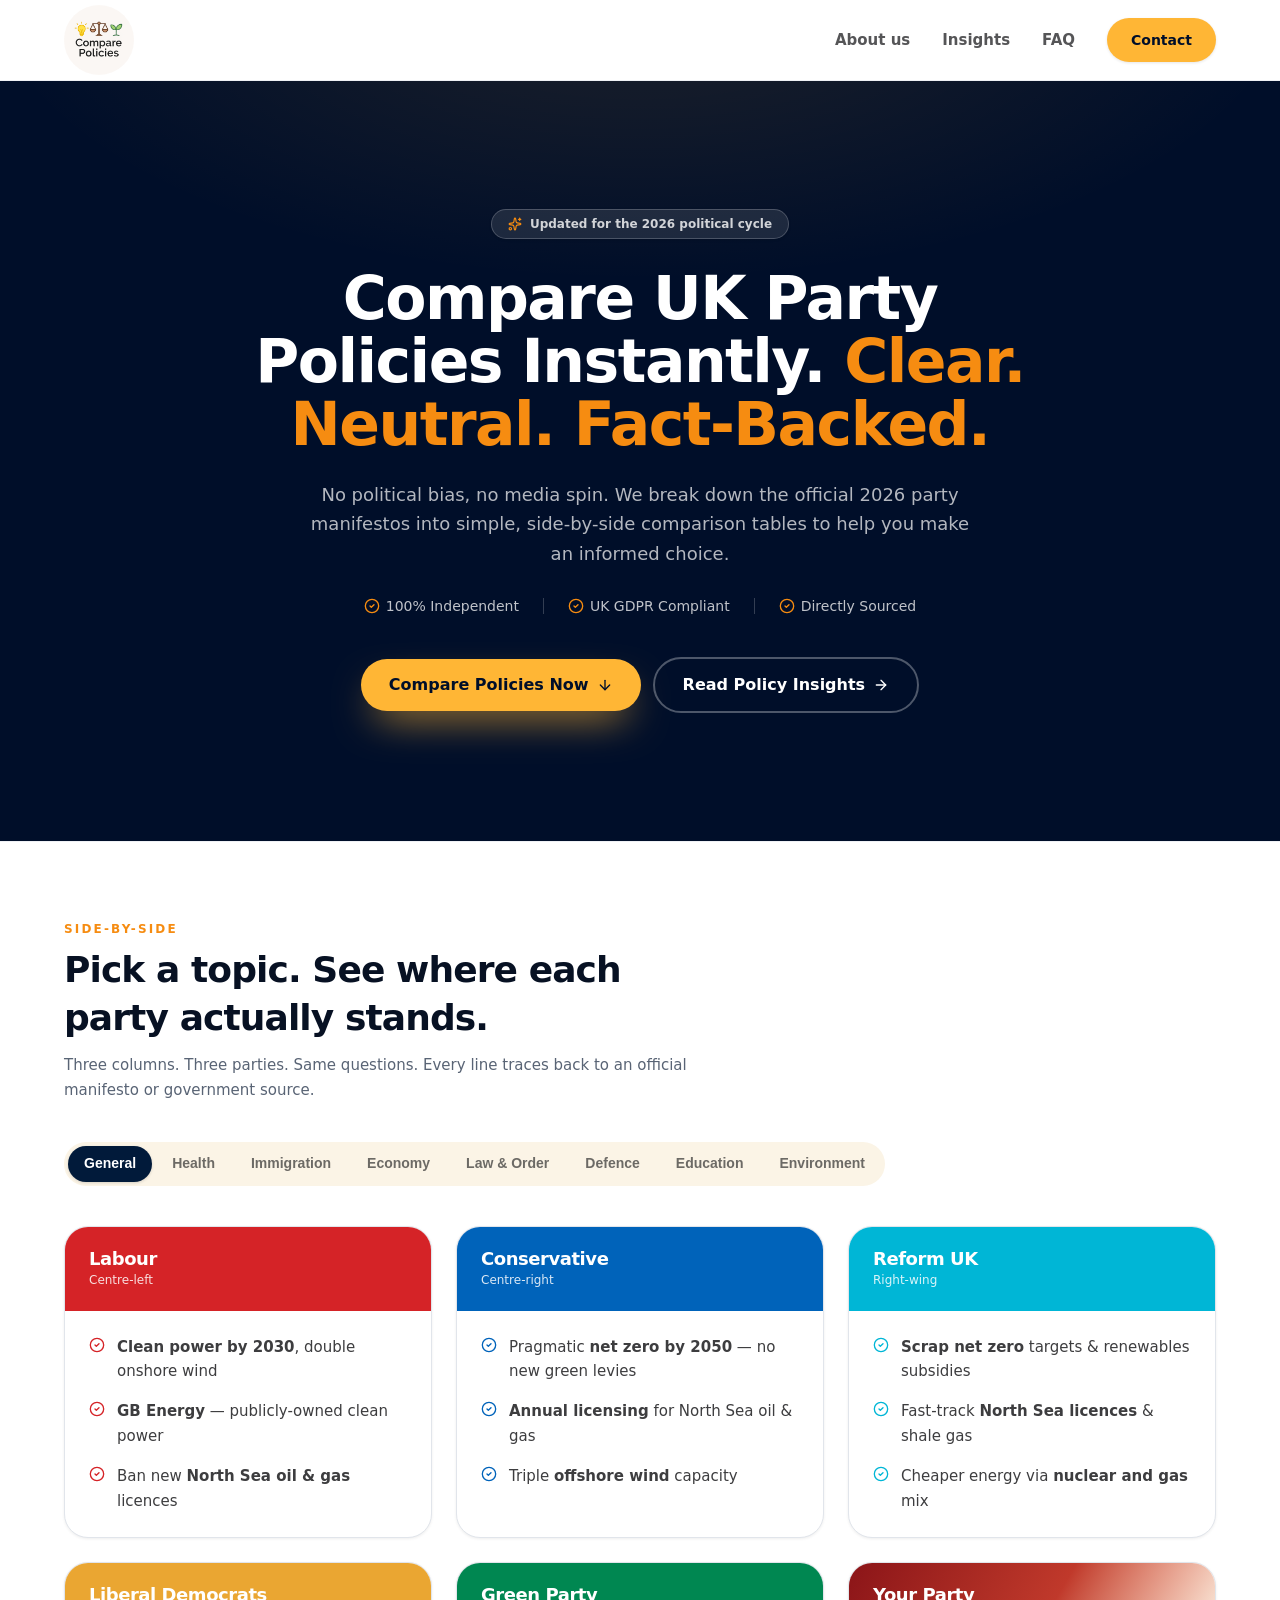
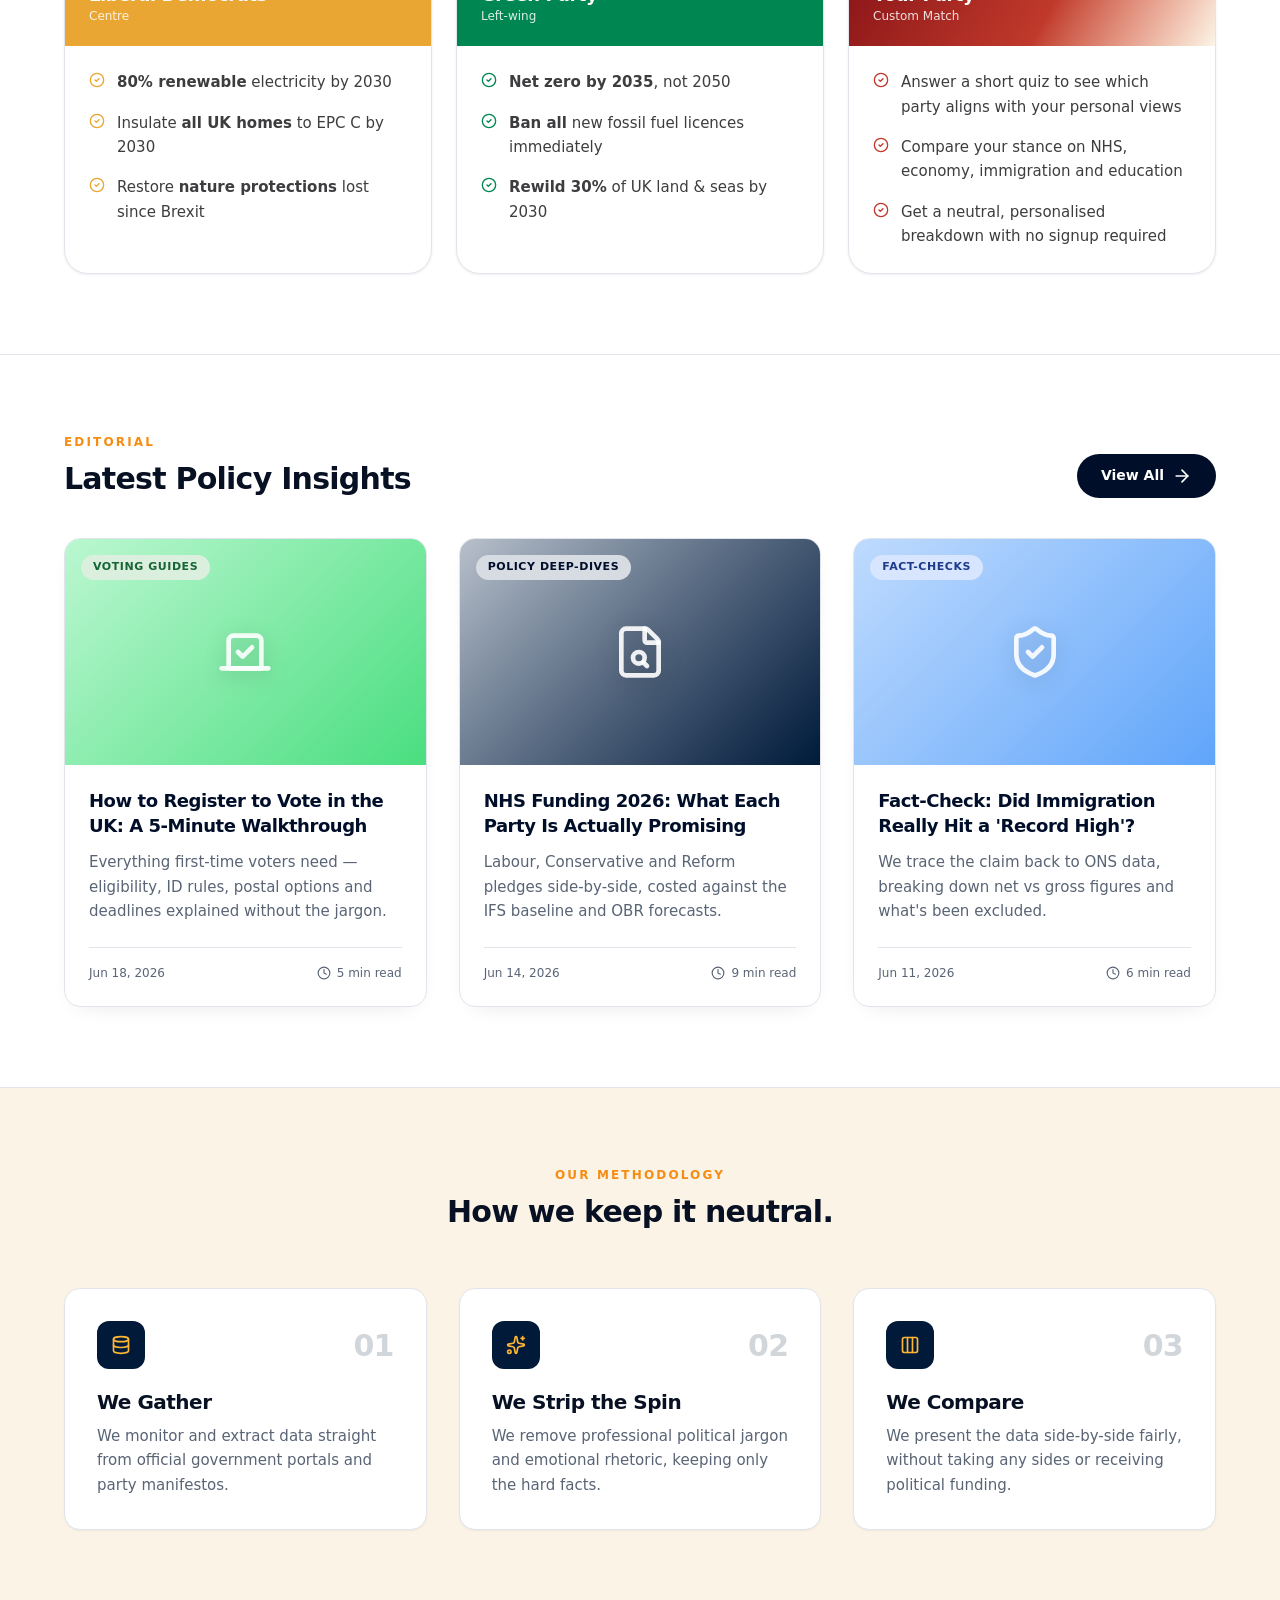
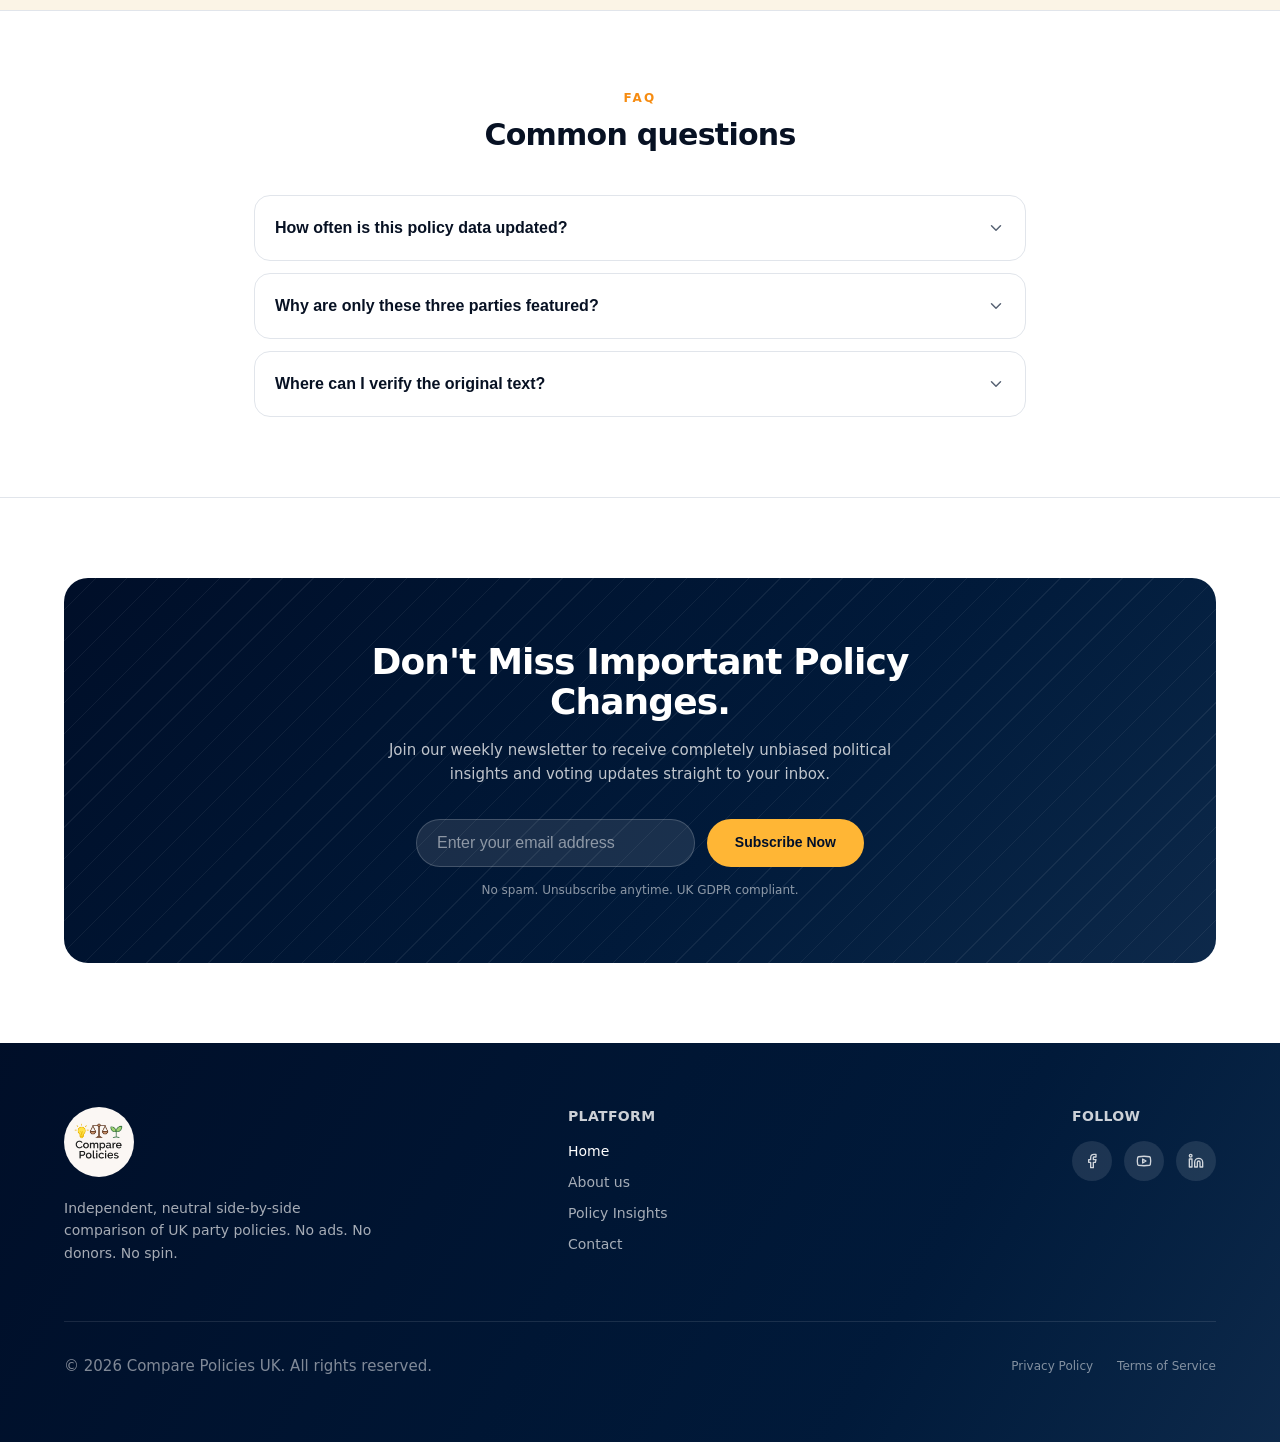
==== commit 2c667f7a: "up code 24/6" ====
--- a/index.html
+++ b/index.html
@@ -10,13 +10,9 @@
 	<meta name="viewport" content="width=device-width, initial-scale=1">
 	<title>Comparepolicies </title>
 	<meta name="description" content="SFI">
-
-	<link rel="stylesheet" type="text/css" href="fonts/stylesheet.css" media="all" />
-
-	<link rel="stylesheet" type="text/css" href="fonts/font-awesome/css/all.css">
-	<link rel="stylesheet" type="text/css" href="css/reset.css" />
-	<link rel="stylesheet" type="text/css" href="css/main.css" />
-	<link rel="stylesheet" type="text/css" href="css/responsive.css" />
+	<link rel="stylesheet" type="text/css" href="assets/css/reset.css" />
+	<link rel="stylesheet" type="text/css" href="assets/css/main.css" />
+	<link rel="stylesheet" type="text/css" href="assets/css/responsive.css" />
 
 </head>
 
@@ -24,18 +20,7 @@
 	<header id="site-header" class="header">
 		<div class="header-inner">
 			<a href="/" class="logo">
-				<span class="logo-icon">
-					<svg xmlns="http://www.w3.org/2000/svg" width="24" height="24" viewBox="0 0 24 24" fill="none"
-						stroke="currentColor" stroke-width="2" stroke-linecap="round" stroke-linejoin="round"
-						aria-hidden="true">
-						<path d="M12 3v18" />
-						<path d="m19 8 3 8a5 5 0 0 1-6 0zV7" />
-						<path d="M3 7h1a17 17 0 0 0 8-2 17 17 0 0 0 8 2h1" />
-						<path d="m5 8 3 8a5 5 0 0 1-6 0zV7" />
-						<path d="M7 21h10" />
-					</svg>
-				</span>
-				<span class="logo-text">Compare<br>Policies</span>
+				<img src="./assets/images/Logo_compare_policies.png" alt="">
 			</a>
 
 			<div class="header-right">
@@ -118,7 +103,7 @@
 				</div>
 
 				<div class="hero-actions">
-					<a href="/compare" class="btn">
+					<a href="/compare" class="btn btn-gold">
 						Compare Policies Now
 						<svg xmlns="http://www.w3.org/2000/svg" width="16" height="16" viewBox="0 0 24 24" fill="none"
 							stroke="currentColor" stroke-width="2" stroke-linecap="round" stroke-linejoin="round"
@@ -144,7 +129,7 @@
 			<div class="container">
 
 				<div class="compare-heading">
-					<p class="compare-eyebrow section-heading">Side-by-side</p>
+					<p class="compare-eyebrow section-eyebrow">Side-by-side</p>
 					<h2 class="compare-title section-title">Pick a topic. See where each party actually stands.</h2>
 					<p class="compare-desc">Three columns. Three parties. Same questions. Every line traces back to an
 						official manifesto or government source.</p>
@@ -405,7 +390,7 @@
 			<div class="container">
 				<div class="insights__head">
 					<div>
-						<p class="insights__eyebrow section-heading">Editorial</p>
+						<p class="insights__eyebrow section-eyebrow">Editorial</p>
 						<h2 class="insights__title section-title">Latest Policy Insights</h2>
 					</div>
 					<a href="/insights" class="btn btn-navy">
@@ -522,7 +507,7 @@
 		<section id="methodology" class="methodology">
 			<div class="container">
 				<div class="methodology__head">
-					<p class="methodology__eyebrow section-heading">Our methodology</p>
+					<p class="methodology__eyebrow section-eyebrow">Our methodology</p>
 					<h2 class="methodology__title section-title">How we keep it neutral.</h2>
 				</div>
 
@@ -591,7 +576,7 @@
 		<section id="faq" class="faq">
 			<div class="container container--narrow">
 				<div class="faq__head">
-					<p class="faq__eyebrow section-heading">FAQ</p>
+					<p class="faq__eyebrow section-eyebrow">FAQ</p>
 					<h2 class="faq__title section-title">Common questions</h2>
 				</div>
 
@@ -608,8 +593,9 @@
 						</button>
 						<div class="faq-item__panel">
 							<div class="faq-item__panel-inner">
-								We refresh figures weekly, or immediately after a major government announcement,
-								manifesto update, or ONS/IFS data release.
+								Updated continuously for the 2026 political landscape as soon as official changes are
+								announced — manifestos, government white papers and party press releases are monitored
+								daily.
 							</div>
 						</div>
 					</div>
@@ -625,8 +611,9 @@
 						</button>
 						<div class="faq-item__panel">
 							<div class="faq-item__panel-inner">
-								Labour, Conservative and Reform currently hold the largest combined share of seats and
-								polling support. We'll expand coverage as other parties gain measurable representation.
+								We focus on the political parties currently generating the highest voter interest and
+								search volume in the UK. Coverage expands as polling and reader demand evolves.
+
 							</div>
 						</div>
 					</div>
@@ -642,8 +629,8 @@
 						</button>
 						<div class="faq-item__panel">
 							<div class="faq-item__panel-inner">
-								Every figure links back to its primary source — official government portals, manifesto
-								PDFs, or the relevant ONS/OBR/IFS publication — so you can check the original yourself.
+								Every point is linked directly to primary sources. You can view the full list of source
+								documents and citations on our About Us page.
 							</div>
 						</div>
 					</div>
@@ -673,25 +660,15 @@
 			</div>
 		</section>
 	</main>
+
 	<footer class="site-footer" id="site-footer" role="contentinfo">
 		<div class="container">
 			<div class="site-footer__top">
 
 				<div class="site-footer__brand">
-					<div class="site-footer__logo">
-						<span class="site-footer__logo-icon">
-							<svg xmlns="http://www.w3.org/2000/svg" width="28" height="28" viewBox="0 0 24 24"
-								fill="none" stroke="currentColor" stroke-width="2" stroke-linecap="round"
-								stroke-linejoin="round" aria-hidden="true">
-								<path d="M12 3v18"></path>
-								<path d="m19 8 3 8a5 5 0 0 1-6 0zV7"></path>
-								<path d="M3 7h1a17 17 0 0 0 8-2 17 17 0 0 0 8 2h1"></path>
-								<path d="m5 8 3 8a5 5 0 0 1-6 0zV7"></path>
-								<path d="M7 21h10"></path>
-							</svg>
-						</span>
-						<span class="site-footer__logo-text">Compare<br>Policies</span>
-					</div>
+					<a href="/" class="site-footer__logo">
+						<img src="./assets/images/Logo_compare_policies.png" alt="">
+					</a>
 					<p class="site-footer__tagline">Independent, neutral side-by-side comparison of UK party policies.
 						No ads. No donors. No spin.</p>
 				</div>
@@ -751,8 +728,8 @@
 			</div>
 		</div>
 	</footer>
-	<script type="text/javascript" src="js/jquery-3.5.0.min.js"></script>
-	<script type="text/javascript" src="js/main.js"></script>
+	<script type="text/javascript" src="assets/js/jquery-3.5.0.min.js"></script>
+	<script type="text/javascript" src="assets/js/main.js"></script>
 	<script type="text/javascript">
 	</script>
 </body>
--- a/assets/css/main.css
+++ b/assets/css/main.css
@@ -0,0 +1,2430 @@
+  .header {
+  	position: sticky;
+  	top: 0;
+  	z-index: 40;
+  	border-bottom: 1px solid rgba(228, 232, 239, 0.6);
+  	background-color: rgba(255, 255, 255, 0.85);
+  	backdrop-filter: blur(12px);
+  	-webkit-backdrop-filter: blur(12px);
+  }
+
+  .header-inner {
+  	margin: 0 auto;
+  	display: grid;
+  	grid-template-columns: minmax(0, 1fr) auto;
+  	max-width: 1200px;
+  	align-items: center;
+  	gap: 1rem;
+  	padding: 5px 24px;
+  }
+
+  .logo {
+  	display: flex;
+  	align-items: center;
+  	gap: 0.75rem;
+  	min-width: 0;
+  	text-decoration: none;
+  	color: var(--foreground);
+  	max-width: 70px;
+  	border-radius: 9999px;
+  	overflow: hidden;
+  }
+
+  .logo-icon {
+  	display: grid;
+  	place-items: center;
+  	width: 48px;
+  	height: 48px;
+  	flex-shrink: 0;
+  	border-radius: 50%;
+  	background-color: var(--brand-cream);
+  }
+
+  .logo-icon svg {
+  	color: var(--brand-gold-deep);
+  }
+
+  .logo-text {
+  	font-size: 15px;
+  	font-weight: 800;
+  	line-height: 1.25;
+  	letter-spacing: -0.025em;
+  	white-space: nowrap;
+  	overflow: hidden;
+  	text-overflow: ellipsis;
+  }
+
+
+  .header-right {
+  	display: flex;
+  	align-items: center;
+  	gap: 2rem;
+  }
+
+  .header-right nav ul {
+  	display: flex;
+  	align-items: center;
+  	gap: 2rem;
+  	font-size: 15px;
+  	font-weight: 600;
+  }
+
+  .header-right nav ul li {
+  	list-style: none;
+  }
+
+  .header-right nav ul li a {
+  	text-decoration: none;
+  	color: rgba(13, 13, 15, 0.7);
+  	transition: color 0.15s ease;
+  }
+
+  .header-right nav ul li a.current-menu-item {
+  	color: var(--foreground);
+  	position: relative;
+  }
+
+  .header-right nav ul li a.current-menu-item::after {
+  	content: '';
+  	position: absolute;
+  	bottom: -4px;
+  	left: 0;
+  	width: 100%;
+  	height: 2px;
+  	background-color: var(--brand-gold);
+  	border-radius: 3.40282e38px;
+  }
+
+  .header-right nav ul li a:hover {
+  	color: var(--foreground);
+  }
+
+  .btn-header {
+  	display: inline-flex;
+  	align-items: center;
+  	justify-content: center;
+  	padding: 8px 24px;
+  	border-radius: 9999px;
+  	min-height: 44px;
+  	font-size: 0.875rem;
+  	font-weight: 700;
+  	white-space: nowrap;
+  	cursor: pointer;
+  	text-decoration: none;
+  	border: none;
+  	flex-shrink: 0;
+  	background-color: var(--brand-gold);
+  	color: var(--brand-navy-deep);
+  	box-shadow: 0 1px 3px rgba(0, 0, 0, 0.1);
+  	transition: opacity 0.15s ease;
+  }
+
+  .btn-header:hover {
+  	opacity: 0.9;
+  }
+
+  .hambuger-mobile {
+  	display: none;
+
+  }
+
+  @media (max-width: 639px) {
+  	.header-right {
+  		display: none;
+  		position: absolute;
+  		width: 100%;
+  		height: calc(100vh - 80px);
+  		top: 100%;
+  		left: 0;
+  		background: #fff;
+  		z-index: 9;
+  		padding: 4rem 1rem;
+  	}
+
+  	.header-right nav ul {
+  		flex-direction: column;
+  	}
+
+  	.header-actions {
+  		text-align: center;
+  		margin-top: 2rem;
+  	}
+
+  	.header-inner {
+  		transition: background 0.3s ease;
+  	}
+
+  	.header-inner.active {
+  		background: #fff;
+  	}
+
+
+  	.hambuger-mobile {
+  		position: absolute;
+  		right: 37px;
+  		display: block;
+  		top: 50%;
+
+  		z-index: 1;
+  		transform: translateY(-50%);
+  	}
+
+  	.lines {
+  		width: 25px;
+  		height: 3px;
+  		background: var(--brand-navy-deep);
+  		display: block;
+  		position: absolute;
+  		top: 50%;
+  		left: 50%;
+  		margin-left: -12.5px;
+  		margin-top: -1.5px;
+  		-webkit-transition: -webkit-transform 200ms;
+  		transition: -webkit-transform 200ms;
+  		transition: transform 200ms;
+  		transition: transform 200ms, -webkit-transform 200ms;
+  	}
+
+  	.line-1 {
+  		-webkit-transform: translate3d(0, -8px, 0);
+  		transform: translate3d(0, -8px, 0);
+  	}
+
+  	.line-2 {
+  		-webkit-transform: translate3d(0, 0, 0);
+  		transform: translate3d(0, 0, 0);
+
+  	}
+
+  	.line-3 {
+  		-webkit-transform: translate3d(0, 8px, 0);
+  		transform: translate3d(0, 8px, 0);
+  	}
+
+  	.hambuger-mobile.exit .line-1 {
+  		-webkit-transform: translate3d(0, 0, 0) rotate(45deg);
+  		transform: translate3d(0, 0, 0) rotate(45deg);
+  	}
+
+  	.hambuger-mobile.exit .line-2 {
+  		opacity: 0;
+  		-webkit-transform: translate3d(0, 0, 0) scale(0.1, 1);
+  		transform: translate3d(0, 0, 0) scale(0.1, 1);
+  	}
+
+  	.hambuger-mobile.exit .line-3 {
+  		-webkit-transform: translate3d(0, 0, 0) rotate(-45deg);
+  		transform: translate3d(0, 0, 0) rotate(-45deg);
+  	}
+  }
+
+  .hero {
+  	position: relative;
+  	overflow: hidden;
+  	background-color: var(--brand-navy-deep);
+  }
+
+  .hero-bg {
+  	position: absolute;
+  	inset: 0;
+  	z-index: 0;
+  	background: radial-gradient(1100px 500px at 50% -100px, color-mix(in oklab, var(--brand-gold) 12%, transparent), transparent 60%);
+  }
+
+  .hero-inner {
+  	position: relative;
+  	z-index: 1;
+  	margin: 0 auto;
+  	max-width: 1100px;
+  	padding: 6rem 1.5rem;
+  	text-align: center;
+  }
+
+  @media (min-width: 640px) {
+  	.hero-inner {
+  		padding: 8rem 1.5rem;
+  	}
+  }
+
+  .hero-badge {
+  	display: inline-flex;
+  	align-items: center;
+  	gap: 0.5rem;
+  	margin-bottom: 1.75rem;
+  	border: 1px solid rgba(255, 255, 255, 0.2);
+  	background: rgba(255, 255, 255, 0.1);
+  	border-radius: 9999px;
+  	padding: 5px 16px;
+  	font-size: 0.75rem;
+  	font-weight: 600;
+  	color: rgba(255, 255, 255, 0.8);
+  	box-shadow: 0 1px 3px rgba(0, 0, 0, 0.1);
+  }
+
+  .hero-title {
+  	margin: 0 auto;
+  	max-width: 56rem;
+  	font-size: 2.25rem;
+  	font-weight: 900;
+  	line-height: 1.05;
+  	letter-spacing: -0.025em;
+  	color: #fff;
+  	text-wrap: balance;
+  }
+
+  .hero-title span {
+  	color: var(--brand-gold-deep)
+  }
+
+  @media (min-width: 640px) {
+  	.hero-title {
+  		font-size: 3.75rem;
+  	}
+  }
+
+  .hero-desc {
+  	margin: 1.5rem auto 0;
+  	max-width: 42rem;
+  	font-size: 1.125rem;
+  	line-height: 1.625;
+  	color: rgba(255, 255, 255, 0.7);
+  	text-wrap: pretty;
+  }
+
+  .hero-trust {
+  	display: flex;
+  	flex-wrap: wrap;
+  	align-items: center;
+  	justify-content: center;
+  	gap: 0.5rem 1.5rem;
+  	margin-top: 1.75rem;
+  	font-size: 0.875rem;
+  	font-weight: 500;
+  	color: rgba(255, 255, 255, 0.75);
+  }
+
+  .trust-item {
+  	display: inline-flex;
+  	align-items: center;
+  	gap: 0.375rem;
+  }
+
+  .trust-item svg {
+  	color: var(--brand-gold-deep)
+  }
+
+  .trust-sep {
+  	display: none;
+  	width: 1px;
+  	height: 1rem;
+  	background: rgba(255, 255, 255, 0.2);
+  }
+
+  @media (min-width: 640px) {
+  	.trust-sep {
+  		display: inline-block;
+  	}
+  }
+
+  /* Buttons */
+  .hero-actions {
+  	display: flex;
+  	flex-wrap: wrap;
+  	align-items: center;
+  	justify-content: center;
+  	gap: 0.75rem;
+  	margin-top: 2.5rem;
+  }
+
+  .btn {
+  	display: inline-flex;
+  	align-items: center;
+  	justify-content: center;
+  	gap: 0.5rem;
+  	padding: 8px 24px;
+  	border-radius: 9999px;
+  	min-height: 44px;
+  	font-size: 1rem;
+  	font-weight: 700;
+  	text-decoration: none;
+  	white-space: nowrap;
+  	background-color: var(--brand-gold);
+  	color: var(--brand-navy-deep);
+  	transition: filter 0.15s ease;
+  }
+
+  .btn-gold {
+  	box-shadow: 0 18px 40px -14px color-mix(in oklab, var(--brand-gold) 85%, transparent);
+
+  }
+
+  .btn:hover {
+  	filter: brightness(1.05);
+  }
+
+  .btn-outline {
+  	font-weight: 600;
+  	color: #fff;
+  	border: 2px solid rgba(255, 255, 255, 0.3);
+  	background: transparent;
+  	box-shadow: none;
+  	transition: background 0.15s ease;
+  }
+
+  .btn-outline:hover {
+  	filter: none;
+  	background: rgba(255, 255, 255, 0.1);
+  }
+
+  .btn svg {
+  	transition: transform 0.15s ease;
+  }
+
+  .btn:hover svg {
+  	transform: translateY(2px);
+  }
+
+  .btn-outline:hover svg {
+  	transform: translateX(2px);
+
+  }
+
+  .hero-actions .btn {
+  	padding: 14px 28px;
+  }
+
+  .compare-section {
+  	border-top: 1px solid rgba(228, 232, 239, 0.6);
+  	background-color: var(--background);
+  	padding: 5rem 0;
+  }
+
+  .btn-navy:hover svg {
+  	transform: translateX(2px);
+
+  }
+
+  .compare-inner {}
+
+  .compare-heading {
+  	margin-bottom: 2.5rem;
+  	max-width: 42rem;
+  }
+
+
+
+  @media (min-width: 640px) {
+  	.compare-title {
+  		font-size: 2.25rem;
+  	}
+  }
+
+  .compare-desc {
+  	margin-top: 0.75rem;
+  	color: var(--muted-foreground);
+  }
+
+  /* TAB SCROLL */
+  .tab-scroll {
+  	margin: 0 -1.5rem;
+  	overflow-x: auto;
+  	padding: 0 1.5rem 0.5rem;
+  	scrollbar-width: none;
+  	-ms-overflow-style: none;
+  }
+
+  .tab-scroll::-webkit-scrollbar {
+  	display: none;
+  }
+
+  .tab-list {
+  	display: inline-flex;
+  	gap: 0.25rem;
+  	padding: 0.25rem;
+  	border-radius: 9999px;
+  	background-color: var(--brand-cream);
+  	white-space: nowrap;
+  }
+
+  .tab-btn {
+  	display: inline-flex;
+  	align-items: center;
+  	justify-content: center;
+  	padding: 0.5rem 1rem;
+  	border-radius: 9999px;
+  	border: none;
+  	background: transparent;
+  	font-size: 0.875rem;
+  	font-weight: 600;
+  	color: rgba(13, 13, 15, 0.6);
+  	cursor: pointer;
+  	transition: background 0.15s ease, color 0.15s ease, box-shadow 0.15s ease;
+  	line-height: 1.42857;
+  }
+
+  .tab-btn--active {
+  	background-color: var(--brand-navy);
+  	color: #fff;
+  	box-shadow: 0 1px 3px rgba(0, 0, 0, 0.15);
+  }
+
+  .tab-panel {
+  	margin-top: 2rem;
+  }
+
+  .cards-grid {
+  	display: grid;
+  	grid-template-columns: 1fr;
+  	gap: 1.25rem;
+  }
+
+  @media (min-width: 768px) {
+  	.cards-grid {
+  		grid-template-columns: repeat(2, 1fr);
+  		gap: 1.5rem;
+  	}
+  }
+
+  @media (min-width: 1024px) {
+  	.cards-grid {
+  		grid-template-columns: repeat(3, 1fr);
+  	}
+  }
+
+  .compare-section .card {
+  	overflow: hidden;
+  	border-radius: 24px;
+  	border: 1px solid var(--border);
+  	background-color: var(--card);
+  	box-shadow: 0 1px 3px rgba(0, 0, 0, 0.07);
+  	transition: transform 0.3s ease, box-shadow 0.3s ease;
+  }
+
+  .compare-section .card:hover {
+  	transform: translateY(-4px);
+  	box-shadow: 0 20px 40px rgba(0, 0, 0, 0.12);
+  }
+
+  .card-header {
+  	padding: 1.25rem 1.5rem;
+  	color: #fff;
+  }
+
+  .card-title {
+  	font-size: 1.125rem;
+  	font-weight: 900;
+  	letter-spacing: -0.025em;
+  }
+
+  .card-subtitle {
+  	font-size: 0.75rem;
+  	font-weight: 500;
+  	color: rgba(255, 255, 255, 0.85);
+  	margin: 0;
+  }
+
+  .card-list {
+  	list-style: none;
+  	padding: 1.5rem;
+  	display: flex;
+  	flex-direction: column;
+  	gap: 1rem;
+  }
+
+  .card-item {
+  	display: flex;
+  	gap: 0.75rem;
+  	font-size: 15px;
+  	line-height: 1.625;
+  	color: rgba(13, 13, 15, 0.8);
+  }
+
+  .card-icon {
+  	flex-shrink: 0;
+  	margin-top: 2px;
+  	width: 16px;
+  	height: 16px;
+  }
+
+
+  .card .card-header {
+  	background: var(--bg-header, var(--color));
+  }
+
+  .card .card-icon {
+  	color: var(--color);
+  }
+
+  .insights {
+  	border-top: 1px solid var(--border);
+  	background-color: var(--background);
+  	padding: 5rem 0;
+  }
+
+  .insights__head {
+  	display: flex;
+  	flex-direction: column;
+  	gap: 1rem;
+  	margin-bottom: 2.5rem;
+  }
+
+
+
+  .btn-navy {
+  	background-color: var(--brand-navy-deep);
+  	color: #fff;
+  	box-shadow: none;
+  	font-size: 0.875rem;
+  	line-height: 1.42857;
+  }
+
+  .btn-navy:hover {
+  	filter: brightness(1.15);
+  }
+
+  .insights__grid {
+  	display: grid;
+  	grid-template-columns: 1fr;
+  	gap: 2rem;
+  }
+
+  .insight-card {
+  	display: flex;
+  	flex-direction: column;
+  	height: 100%;
+  	border-radius: 1rem;
+  	overflow: hidden;
+  	border: 1px solid var(--border);
+  	background: #fff;
+  	text-decoration: none;
+  	color: inherit;
+  	box-shadow: 0 8px 24px -16px rgba(15, 23, 42, 0.18);
+  	transition: transform 0.3s ease, box-shadow 0.3s ease;
+  }
+
+  .insight-card:hover {
+  	transform: translateY(-4px);
+  	box-shadow: 0 30px 50px -24px rgba(15, 23, 42, 0.28);
+  }
+
+  .insight-card__media {
+  	position: relative;
+  	aspect-ratio: 16 / 10;
+  	width: 100%;
+  	display: grid;
+  	place-items: center;
+  }
+
+  .insight-card__media--green {
+  	background: linear-gradient(135deg, #bbf7d0 0%, #4ade80 100%);
+  }
+
+  .insight-card__media--navy {
+  	background: linear-gradient(135deg, color-mix(in oklab, var(--brand-navy) 25%, white) 0%, var(--brand-navy) 100%);
+  }
+
+  .insight-card__media--blue {
+  	background: linear-gradient(135deg, #bfdbfe 0%, #60a5fa 100%);
+  }
+
+  .insight-card__icon {
+  	color: rgba(255, 255, 255, 0.9);
+  	filter: drop-shadow(0 4px 10px rgba(0, 0, 0, 0.18));
+  	transition: transform 0.3s ease;
+  }
+
+  .insight-card:hover .insight-card__icon {
+  	transform: scale(1.1);
+  }
+
+  .insight-card__tag {
+  	position: absolute;
+  	left: 1rem;
+  	top: 1rem;
+  	border-radius: 9999px;
+  	padding: 0.25rem 0.75rem;
+  	font-size: 0.6875rem;
+  	font-weight: 700;
+  	text-transform: uppercase;
+  	letter-spacing: 0.05em;
+  }
+
+  .insight-card__tag--green {
+  	background-color: color-mix(in oklab, #16a34a 18%, white);
+  	color: #166534;
+  }
+
+  .insight-card__tag--navy {
+  	background-color: color-mix(in oklab, var(--brand-navy) 14%, white);
+  	color: var(--brand-navy-deep);
+  }
+
+  .insight-card__tag--blue {
+  	background-color: color-mix(in oklab, #2563eb 18%, white);
+  	color: #1e3a8a;
+  }
+
+  .insight-card__body {
+  	display: flex;
+  	flex: 1;
+  	flex-direction: column;
+  	padding: 1.5rem;
+  }
+
+  .insight-card__title {
+  	font-size: 1.125rem;
+  	font-weight: 700;
+  	line-height: 1.375;
+  	letter-spacing: -0.025em;
+  	color: var(--brand-navy-deep);
+  	display: -webkit-box;
+  	-webkit-line-clamp: 2;
+  	-webkit-box-orient: vertical;
+  	overflow: hidden;
+  	transition: color 0.3s ease;
+  }
+
+  .post-related .insight-card__title {
+  	display: block;
+  }
+
+  .insight-card__excerpt {
+  	margin-top: 0.75rem;
+  	margin-bottom: 0;
+  	font-size: 0.9375rem;
+  	line-height: 1.625;
+  	color: var(--muted-foreground);
+  	display: -webkit-box;
+  	-webkit-line-clamp: 3;
+  	-webkit-box-orient: vertical;
+  	overflow: hidden;
+  }
+
+  .insight-card__meta {
+  	margin-top: auto;
+  	display: flex;
+  	align-items: center;
+  	justify-content: space-between;
+  	border-top: 1px solid var(--border);
+  	padding-top: 1rem;
+  	font-size: 0.75rem;
+  	font-weight: 500;
+  	color: var(--muted-foreground);
+  	margin-top: 1.5rem;
+  }
+
+  .insight-card__readtime {
+  	display: inline-flex;
+  	align-items: center;
+  	gap: 0.375rem;
+  }
+
+  @media (min-width: 640px) {
+  	.insights__head {
+  		flex-direction: row;
+  		align-items: flex-end;
+  		justify-content: space-between;
+  	}
+
+  	.insights__grid {
+  		grid-template-columns: repeat(2, 1fr);
+  	}
+
+  }
+
+  @media (min-width: 1024px) {
+  	.insights__grid {
+  		grid-template-columns: repeat(3, 1fr);
+  	}
+  }
+
+  @media (max-width:767px) {
+  	.insights__head {
+  		align-items: flex-start;
+  	}
+  }
+
+  .methodology {
+  	border-top: 1px solid var(--border);
+  	background-color: var(--brand-cream);
+  	padding: 5rem 0;
+  }
+
+  .methodology__head {
+  	margin-bottom: 3.5rem;
+  	text-align: center;
+  }
+
+
+
+  .methodology__grid {
+  	position: relative;
+  	display: grid;
+  	gap: 1.5rem;
+  }
+
+  .step-card {
+  	position: relative;
+  	border-radius: 1rem;
+  	border: 1px solid var(--border);
+  	background-color: var(--card);
+  	padding: 2rem;
+  	box-shadow: 0 1px 2px 0 rgba(0, 0, 0, 0.05);
+  }
+
+  .step-card__head {
+  	display: flex;
+  	align-items: center;
+  	justify-content: space-between;
+  }
+
+  .step-card__icon-wrap {
+  	display: grid;
+  	place-items: center;
+  	height: 3rem;
+  	width: 3rem;
+  	border-radius: 0.75rem;
+  	background-color: var(--brand-navy);
+  	color: var(--brand-gold);
+  }
+
+  .step-card__number {
+  	font-size: 1.875rem;
+  	font-weight: 900;
+  	letter-spacing: -0.025em;
+  	color: color-mix(in oklab, var(--brand-navy) 18%, transparent);
+  }
+
+  .step-card__title {
+  	margin-top: 1.25rem;
+  	font-size: 1.25rem;
+  	font-weight: 700;
+  	letter-spacing: -0.025em;
+  }
+
+  .step-card__text {
+  	margin-top: 0.5rem;
+  	font-size: 0.9375rem;
+  	line-height: 1.625;
+  	color: var(--muted-foreground);
+  }
+
+  @media (min-width: 768px) {
+  	.methodology__grid {
+  		grid-template-columns: repeat(3, 1fr);
+  		gap: 2rem;
+  	}
+  }
+
+  .faq {
+  	border-top: 1px solid var(--border);
+  	padding: 5rem 0;
+  }
+
+  .container--narrow {
+  	max-width: 820px;
+  }
+
+  .faq__head {
+  	margin-bottom: 2.5rem;
+  	text-align: center;
+  }
+
+
+  .faq__list {
+  	display: flex;
+  	flex-direction: column;
+  	gap: 0.75rem;
+  }
+
+  .faq-item {
+  	border-radius: 1rem;
+  	border: 1px solid var(--border);
+  	background-color: var(--card);
+  	overflow: hidden;
+  }
+
+  .faq-item__trigger {
+  	display: flex;
+  	width: 100%;
+  	align-items: center;
+  	justify-content: space-between;
+  	gap: 1rem;
+  	padding: 1.25rem 1.25rem;
+  	background: none;
+  	border: none;
+  	cursor: pointer;
+  	text-align: left;
+  	font-size: 1rem;
+  	font-weight: 600;
+  	color: var(--foreground);
+  	line-height: 1.5;
+  }
+
+  .faq-item__icon {
+  	flex-shrink: 0;
+  	color: var(--muted-foreground);
+  	transition: transform 0.2s ease;
+  }
+
+  .faq-item__trigger[aria-expanded="true"] .faq-item__icon {
+  	transform: rotate(180deg);
+  }
+
+  .faq-item__panel {
+  	max-height: 0;
+  	overflow: hidden;
+  	transition: max-height 0.25s ease;
+  }
+
+  .faq-item__panel-inner {
+  	padding: 0 1.25rem 1.25rem;
+  	font-size: 0.875rem;
+  	line-height: 1.625;
+  	color: var(--muted-foreground);
+  }
+
+  .newsletter {
+  	border-top: 1px solid var(--border);
+  	padding: 5rem 0;
+  }
+
+  .newsletter__panel {
+  	position: relative;
+  	overflow: hidden;
+  	border-radius: 1.5rem;
+  	padding: 4rem 2rem;
+  	text-align: center;
+  	color: #fff;
+  	background: linear-gradient(135deg, var(--brand-navy-deep) 0%, var(--brand-navy) 60%, var(--brand-navy-soft) 100%);
+  }
+
+  .newsletter__pattern {
+  	pointer-events: none;
+  	position: absolute;
+  	inset: 0;
+  	opacity: 0.06;
+  	background-image: repeating-linear-gradient(135deg, #fff 0px, #fff 1px, transparent 1px, transparent 22px);
+  }
+
+  .newsletter__content {
+  	position: relative;
+  }
+
+  .newsletter__title {
+  	margin: 0 auto;
+  	max-width: 42rem;
+  	font-size: 2.25rem;
+  	font-weight: 900;
+  	letter-spacing: -0.025em;
+  	line-height: 1.11111;
+  }
+
+  .newsletter__text {
+  	margin: 1rem auto 0;
+  	max-width: 32rem;
+  	color: rgba(255, 255, 255, 0.75);
+  }
+
+  .newsletter__form {
+  	display: flex;
+  	flex-direction: column;
+  	gap: 0.75rem;
+  	max-width: 28rem;
+  	margin: 2rem auto 0;
+  }
+
+  .newsletter__input {
+  	height: 3rem;
+  	width: 100%;
+  	border-radius: 9999px;
+  	border: 1px solid rgba(255, 255, 255, 0.18);
+  	background-color: rgba(255, 255, 255, 0.1);
+  	padding: 0 1.25rem;
+  	font-size: 1rem;
+  	color: #fff;
+  }
+
+  .newsletter__input::placeholder {
+  	color: rgba(255, 255, 255, 0.5);
+  }
+
+  .newsletter__input:focus-visible {
+  	outline: none;
+  	box-shadow: 0 0 0 2px var(--brand-gold);
+  }
+
+  .newsletter__submit {
+  	display: inline-flex;
+  	align-items: center;
+  	justify-content: center;
+  	gap: 0.5rem;
+  	min-height: 3rem;
+  	padding: 0 1.75rem;
+  	border: none;
+  	border-radius: 9999px;
+  	font-size: .875rem;
+  	line-height: 1.42857;
+  	font-weight: 700;
+  	white-space: nowrap;
+  	cursor: pointer;
+  	background-color: var(--brand-gold);
+  	color: var(--brand-navy-deep);
+  	transition: filter 0.15s ease;
+  }
+
+  .newsletter__submit:hover {
+  	filter: brightness(1.05);
+  }
+
+  .newsletter__disclaimer {
+  	margin-top: 1rem;
+  	font-size: 0.75rem;
+  	color: rgba(255, 255, 255, 0.55);
+  	line-height: 1.33333;
+  }
+
+  @media (min-width: 640px) {
+  	.newsletter__panel {
+  		padding: 4rem 4rem;
+  	}
+
+  	.newsletter__form {
+  		flex-direction: row;
+  	}
+
+  	.newsletter__submit {
+  		flex-shrink: 0;
+  	}
+  }
+
+  /* Footer */
+  .site-footer {
+  	color: #fff;
+  	background: linear-gradient(120deg, var(--brand-navy-deep) 0%, var(--brand-navy) 70%, var(--brand-navy-soft) 100%);
+  }
+
+  .site-footer__top {
+  	display: grid;
+  	gap: 2.5rem;
+  	padding: 64px 0 56px;
+  }
+
+  .site-footer__brand {
+  	display: flex;
+  	flex-direction: column;
+  }
+
+  .site-footer__logo {
+  	display: flex;
+  	align-items: center;
+  	gap: 0.75rem;
+  	max-width: 70px;
+  	border-radius: 9999px;
+  	overflow: hidden;
+  }
+
+  .site-footer__logo-icon {
+  	display: grid;
+  	place-items: center;
+  	height: 3.5rem;
+  	width: 3.5rem;
+  	border-radius: 9999px;
+  	background-color: var(--brand-cream);
+  	color: var(--brand-gold-deep);
+  }
+
+  .site-footer__logo-text {
+  	font-size: 1.125rem;
+  	font-weight: 800;
+  	line-height: 1.25;
+  }
+
+  .site-footer__tagline {
+  	margin-top: 1.25rem;
+  	max-width: 20rem;
+  	font-size: 0.875rem;
+  	color: rgba(255, 255, 255, 0.65);
+  }
+
+  .site-footer__heading {
+  	font-size: 0.875rem;
+  	font-weight: 700;
+  	text-transform: uppercase;
+  	letter-spacing: 0.025em;
+  	color: rgba(255, 255, 255, 0.8);
+  }
+
+  .site-footer__links {
+  	margin-top: 1rem;
+  	display: flex;
+  	flex-direction: column;
+  	gap: 0.625rem;
+  	font-size: 0.875rem;
+  	list-style: none;
+  	padding: 0;
+  }
+
+  .site-footer__links a {
+  	color: rgba(255, 255, 255, 0.65);
+  	text-decoration: none;
+  	transition: color 0.15s ease;
+  }
+
+  .site-footer__links a:hover,
+  .site-footer__links a.current-menu-item {
+  	color: #fff;
+  }
+
+  .site-footer__social {
+  	margin-top: 1rem;
+  	display: flex;
+  	align-items: center;
+  	gap: 0.75rem;
+  }
+
+  .site-footer__social-link {
+  	display: grid;
+  	place-items: center;
+  	height: 2.5rem;
+  	width: 2.5rem;
+  	border-radius: 9999px;
+  	background-color: rgba(255, 255, 255, 0.1);
+  	color: rgba(255, 255, 255, 0.8);
+  	transition: background-color 0.15s ease, color 0.15s ease;
+  }
+
+  .site-footer__social-link:hover {
+  	background-color: rgba(255, 255, 255, 0.2);
+  	color: #fff;
+  }
+
+  .site-footer__bottom {
+  	display: flex;
+  	flex-direction: column;
+  	align-items: center;
+  	justify-content: space-between;
+  	gap: 0.75rem;
+  	border-top: 1px solid rgba(255, 255, 255, 0.1);
+  	padding: 2rem 0 4rem;
+  	font-size: 0.75rem;
+  	color: rgba(255, 255, 255, 0.5);
+  }
+
+  .site-footer__bottom p {
+  	color: #ffffff80;
+  	margin: 0;
+  }
+
+  .site-footer__legal {
+  	display: flex;
+  	gap: 1.5rem;
+  }
+
+  .site-footer__legal a {
+  	color: rgba(255, 255, 255, 0.5);
+  	text-decoration: none;
+  	transition: color 0.15s ease;
+  }
+
+  .site-footer__legal a:hover {
+  	color: rgba(255, 255, 255, 0.8);
+  }
+
+  @media (min-width: 768px) {
+  	.site-footer__top {
+  		grid-template-columns: 1fr 1fr auto;
+  		align-items: start;
+  	}
+
+  	.site-footer__bottom {
+  		flex-direction: row;
+  	}
+  }
+
+
+  /* about hero */
+  .about-hero {
+  	position: relative;
+  	overflow: hidden;
+  	background-color: #fff;
+  }
+
+  .about-hero__bg {
+  	position: absolute;
+  	inset: 0;
+  	z-index: -1;
+  	background:
+  		radial-gradient(900px 460px at 85% -80px, color-mix(in oklab, var(--brand-gold) 18%, transparent), transparent 60%),
+  		linear-gradient(180deg, var(--brand-cream) 0%, #ffffff 75%);
+  }
+
+  .about-hero__grid {
+  	display: grid;
+  	align-items: center;
+  	gap: 3.5rem;
+  	padding: 5rem 0;
+  }
+
+  .about-hero__badge {
+  	display: inline-flex;
+  	align-items: center;
+  	border-radius: 9999px;
+  	padding: 0.375rem 0.875rem;
+  	font-size: 0.6875rem;
+  	font-weight: 700;
+  	text-transform: uppercase;
+  	letter-spacing: 0.18em;
+  	background-color: color-mix(in oklab, var(--brand-gold) 20%, white);
+  	color: var(--brand-navy-deep);
+  }
+
+  .about-hero__title {
+  	margin-top: 1.5rem;
+  	font-size: 2.25rem;
+  	font-weight: 900;
+  	line-height: 1.05;
+  	letter-spacing: -0.025em;
+  }
+
+  .about-hero__title-accent {
+  	color: var(--brand-gold-deep);
+  }
+
+  .about-hero__text {
+  	margin-top: 1.5rem;
+  	max-width: 36rem;
+  	font-size: 1.125rem;
+  	line-height: 1.625;
+  	color: var(--muted-foreground);
+  }
+
+  .about-hero__media {
+  	position: relative;
+  	margin: 0 auto;
+  	width: 100%;
+  	max-width: 560px;
+  }
+
+  .about-hero__media-frame {
+  	position: relative;
+  	aspect-ratio: 5 / 6;
+  	width: 100%;
+  }
+
+  .about-hero__img {
+  	position: absolute;
+  	overflow: hidden;
+  }
+
+  .about-hero__img img {
+  	height: 100%;
+  	width: 100%;
+  	object-fit: cover;
+  	display: block;
+  }
+
+  .about-hero__img--main {
+  	top: 0;
+  	left: 0;
+  	height: 72%;
+  	width: 72%;
+  	border-radius: 9999px 9999px 1.5rem 1.5rem;
+  	box-shadow: 0 30px 70px -30px rgba(0, 0, 0, 0.35);
+  	outline: 1px solid color-mix(in oklab, var(--brand-gold) 55%, transparent);
+  	outline-offset: -1px;
+  }
+
+  .about-hero__img--secondary {
+  	bottom: 0;
+  	right: 0;
+  	height: 68%;
+  	width: 64%;
+  	background-color: #fff;
+  	padding: 0.5rem;
+  	border-radius: 1.5rem 1.5rem 9999px 9999px;
+  	box-shadow: 0 40px 80px -30px rgba(15, 23, 42, 0.45);
+  }
+
+  .about-hero__img-inner {
+  	height: 100%;
+  	width: 100%;
+  	overflow: hidden;
+  	border-radius: 1.25rem 1.25rem 9999px 9999px;
+  	outline: 1px solid color-mix(in oklab, var(--brand-gold) 60%, transparent);
+  	outline-offset: -1px;
+  }
+
+  .about-hero__img-inner img {
+  	height: 100%;
+  	width: 100%;
+  	object-fit: cover;
+  	display: block;
+  }
+
+  .about-hero__dots {
+  	position: absolute;
+  	top: -0.5rem;
+  	right: -0.5rem;
+  	height: 5rem;
+  	width: 5rem;
+  	border-radius: 9999px;
+  	opacity: 0.7;
+  	background: radial-gradient(circle, var(--brand-gold) 1.5px, transparent 2px) 0 0 / 14px 14px;
+  	pointer-events: none;
+  }
+
+  @media (min-width: 1024px) {
+  	.about-hero__grid {
+  		grid-template-columns: 1.05fr 1fr;
+  		gap: 5rem;
+  		padding: 7rem 0;
+  	}
+
+  	.about-hero__title {
+  		font-size: 3.4rem;
+  	}
+  }
+
+  .trust-pledge {
+  	border-top: 1px solid var(--border);
+  	background-color: var(--background);
+  	padding: 5rem 0;
+  }
+
+  .trust-pledge__head {
+  	margin-bottom: 3rem;
+  	max-width: 42rem;
+  }
+
+
+
+  .trust-pledge__grid {
+  	display: grid;
+  	gap: 1.5rem;
+  }
+
+  .pledge-card {
+  	position: relative;
+  	overflow: hidden;
+  	border-radius: 1.5rem;
+  	border: 1px solid var(--border);
+  	background-color: var(--card);
+  	padding: 2rem;
+  	box-shadow: 0 1px 2px 0 rgba(0, 0, 0, 0.05);
+  	transition: transform 0.3s ease, box-shadow 0.3s ease;
+  }
+
+  .pledge-card:hover {
+  	transform: translateY(-2px);
+  	box-shadow: 0 10px 25px -10px rgba(15, 23, 42, 0.2);
+  }
+
+  .pledge-card__bar {
+  	position: absolute;
+  	inset: 0 0 auto 0;
+  	height: 0.25rem;
+  	background-color: var(--brand-gold);
+  	transform: scaleX(0);
+  	transform-origin: left;
+  	transition: transform 0.3s ease;
+  }
+
+  .pledge-card:hover .pledge-card__bar {
+  	transform: scaleX(1);
+  }
+
+  .pledge-card__icon-wrap {
+  	display: grid;
+  	place-items: center;
+  	height: 3rem;
+  	width: 3rem;
+  	border-radius: 20px;
+  	background-color: var(--brand-navy);
+  	color: var(--brand-gold);
+  }
+
+  .pledge-card__title {
+  	margin-top: 1.25rem;
+  	font-size: 1.25rem;
+  	font-weight: 700;
+  	letter-spacing: -0.025em;
+  	line-height: 1.4;
+  }
+
+  .pledge-card__text {
+  	margin-top: 0.5rem;
+  	font-size: 0.9375rem;
+  	line-height: 1.625;
+  	color: var(--muted-foreground);
+  	margin-bottom: 0;
+  }
+
+  .pledge-card__link {
+  	margin-top: 1rem;
+  	display: inline-flex;
+  	align-items: center;
+  	gap: 0.375rem;
+  	font-size: 0.875rem;
+  	font-weight: 600;
+  	color: var(--brand-gold-deep);
+  	text-decoration: none !important;
+  }
+
+  .pledge-card__link:hover {
+  	text-decoration: underline;
+  }
+
+  @media (min-width: 768px) {
+  	.trust-pledge__grid {
+  		grid-template-columns: repeat(3, 1fr);
+  		gap: 1.75rem;
+  	}
+  }
+
+  .data-sources {
+  	border-top: 1px solid var(--border);
+  	background-color: var(--brand-cream);
+  	padding: 5rem 0;
+  }
+
+  .data-sources__head {
+  	margin-bottom: 3rem;
+  	max-width: 42rem;
+  }
+
+  .data-sources__title {
+  	font-size: 2.25rem;
+  	line-height: 1.11111;
+  }
+
+
+  .data-sources__intro {
+  	margin-top: 0.75rem;
+  	color: var(--muted-foreground);
+  }
+
+  .data-sources__grid {
+  	display: grid;
+  	gap: 1.5rem;
+  }
+
+  .source-card {
+  	position: relative;
+  	display: flex;
+  	flex-direction: column;
+  	border-radius: 1.5rem;
+  	border: 1px solid var(--border);
+  	background-color: var(--card);
+  	padding: 2rem;
+  	box-shadow: 0 1px 2px 0 rgba(0, 0, 0, 0.05);
+  	text-decoration: none;
+  	color: inherit;
+  	transition: transform 0.3s ease, box-shadow 0.3s ease;
+  }
+
+  .source-card:hover {
+  	transform: translateY(-2px);
+  	box-shadow: 0 10px 25px -10px rgba(15, 23, 42, 0.2);
+  }
+
+  .source-card__head {
+  	display: flex;
+  	align-items: flex-start;
+  	justify-content: space-between;
+  }
+
+  .source-card__icon-wrap {
+  	display: grid;
+  	place-items: center;
+  	height: 3rem;
+  	width: 3rem;
+  	border-radius: 20px;
+  	background-color: color-mix(in oklab, var(--brand-gold) 18%, white);
+  	color: var(--brand-navy-deep);
+  }
+
+  .source-card__external {
+  	color: var(--muted-foreground);
+  	transition: color 0.15s ease;
+  }
+
+  .source-card:hover .source-card__external {
+  	color: var(--foreground);
+  }
+
+  .source-card__title {
+  	margin-top: 1.25rem;
+  	font-size: 1.125rem;
+  	font-weight: 700;
+  	letter-spacing: -0.025em;
+  }
+
+  .source-card__text {
+  	margin-top: 0.5rem;
+  	font-size: 0.9375rem;
+  	line-height: 1.625;
+  	color: var(--muted-foreground);
+  }
+
+  @media (min-width: 768px) {
+  	.data-sources__grid {
+  		grid-template-columns: repeat(3, 1fr);
+  		gap: 1.75rem;
+  	}
+  }
+
+  .final-cta {
+  	border-top: 1px solid var(--border);
+  	background-color: var(--background);
+  	padding: 5rem 0;
+  }
+
+  .final-cta__inner {
+  	text-align: center;
+  }
+
+  .final-cta__title {
+  	font-size: 2.25rem;
+  	font-weight: 900;
+  	letter-spacing: -0.025em;
+  	line-height: 1.11111;
+  }
+
+  .final-cta__text {
+  	margin: 1rem auto 0;
+  	max-width: 36rem;
+  	font-size: 1.125rem;
+  	line-height: 1.55556;
+  	color: var(--muted-foreground);
+  }
+
+  .final-cta__actions {
+  	margin-top: 2rem;
+  	display: flex;
+  	flex-direction: column;
+  	align-items: center;
+  	gap: 1rem;
+  }
+
+  .final-cta__link {
+  	display: inline-flex;
+  	align-items: center;
+  	gap: 0.375rem;
+  	font-size: 0.875rem;
+  	font-weight: 600;
+  	color: var(--muted-foreground);
+  	text-decoration: none;
+  	transition: color 0.15s ease;
+  }
+
+  .final-cta__link:hover {
+  	color: var(--foreground);
+  }
+
+  .final-cta__actions .btn {
+  	padding: 14px 32px;
+  }
+
+  .insights-hero {
+  	position: relative;
+  	overflow: hidden;
+  	background-color: var(--background);
+  }
+
+  .insights-hero__bg {
+  	position: absolute;
+  	inset: 0;
+  	z-index: -1;
+  	background:
+  		radial-gradient(700px 380px at 50% -120px, color-mix(in oklab, var(--brand-gold) 16%, transparent), transparent 60%),
+  		linear-gradient(180deg, var(--brand-cream) 0%, #ffffff 80%);
+  }
+
+  .insights-hero__inner {
+  	padding: 5rem 0 2.5rem;
+  	text-align: center;
+  }
+
+
+
+  .insights-hero__title {
+  	margin-top: 1rem;
+  	font-size: 2.25rem;
+  	font-weight: 900;
+  	line-height: 1.05;
+  	letter-spacing: -0.025em;
+  	color: var(--brand-navy-deep);
+  }
+
+  .insights-hero__text {
+  	margin: 1.25rem auto 0;
+  	max-width: 39rem;
+  	font-size: 1.125rem;
+  	line-height: 1.625;
+  	color: var(--muted-foreground);
+  }
+
+  .insights-hero__search {
+  	margin: 2.25rem auto 0;
+  	display: flex;
+  	align-items: center;
+  	gap: 0.5rem;
+  	max-width: 600px;
+  	border-radius: 9999px;
+  	border: 1px solid color-mix(in oklab, var(--border) 70%, transparent);
+  	background-color: #fff;
+  	padding: 0.5rem;
+  	box-shadow: 0 18px 40px -24px rgba(15, 23, 42, 0.25);
+  	transition: border-color 0.15s ease, box-shadow 0.15s ease;
+  	width: 100%;
+  }
+
+  .insights-hero__search:focus-within {
+  	border-color: var(--brand-gold);
+  	box-shadow: 0 18px 40px -18px color-mix(in oklab, var(--brand-gold) 55%, transparent);
+  }
+
+  .insights-hero__search-icon {
+  	display: grid;
+  	place-items: center;
+  	height: 2.5rem;
+  	width: 2.5rem;
+  	flex-shrink: 0;
+  	color: var(--muted-foreground);
+  }
+
+  .insights-hero__search-input {
+  	flex: 1;
+  	min-width: 0;
+  	border: none;
+  	background: transparent;
+  	padding: 0;
+  	font-size: 0.9375rem;
+  	color: var(--foreground);
+  }
+
+  .insights-hero__search-input:focus {
+  	outline: none;
+  }
+
+  .insights-hero__search-input::placeholder {
+  	color: var(--muted-foreground);
+  }
+
+  .insights-hero__search-submit {
+  	display: inline-flex;
+  	align-items: center;
+  	justify-content: center;
+  	flex-shrink: 0;
+  	border: none;
+  	border-radius: 9999px;
+  	padding: 10px 18px;
+  	font-size: 0.875rem;
+  	font-weight: 700;
+  	white-space: nowrap;
+  	cursor: pointer;
+  	background-color: var(--brand-navy-deep);
+  	color: #fff;
+  	transition: filter 0.15s ease;
+  	line-height: 1.42857;
+  }
+
+  .insights-hero__search-submit:hover {
+  	filter: brightness(1.15);
+  }
+
+  @media (min-width: 640px) {
+  	.insights-hero__inner {
+  		padding-top: 6rem;
+  	}
+
+  	.insights-hero__title {
+  		font-size: 3rem;
+  	}
+  }
+
+  @media (min-width: 1024px) {
+  	.insights-hero__title {
+  		font-size: 3.75rem;
+  	}
+  }
+
+  .filter-bar {
+  	border-bottom: 1px solid color-mix(in oklab, var(--border) 50%, transparent);
+  }
+
+  .filter-bar__scroll {
+  	display: flex;
+  	gap: 0.5rem;
+  	overflow-x: auto;
+  	padding: 26px 8px 26px 8px;
+  	scrollbar-width: none;
+  }
+
+  .filter-bar__scroll::-webkit-scrollbar {
+  	display: none;
+  }
+
+  .filter-chip {
+  	flex-shrink: 0;
+  	border-radius: 9999px;
+  	padding: 0.625rem 1.25rem;
+  	font-size: 0.875rem;
+  	line-height: 1.42857;
+  	font-weight: 600;
+  	white-space: nowrap;
+  	cursor: pointer;
+  	background-color: transparent;
+  	color: var(--brand-navy-deep);
+  	border: 1.5px solid color-mix(in oklab, var(--brand-navy) 18%, transparent);
+  	transition: background-color 0.15s ease, color 0.15s ease, box-shadow 0.15s ease;
+  }
+
+  .filter-chip.is-active {
+  	background-color: var(--brand-navy-deep);
+  	color: #fff;
+  	border-color: var(--brand-navy-deep);
+  	box-shadow: 0 12px 28px -14px color-mix(in oklab, var(--brand-navy-deep) 80%, transparent);
+  }
+
+  .insights-list {
+  	padding: 4rem 0;
+  }
+
+  .load-more-wrapper {
+  	display: flex;
+  	justify-content: center;
+  	margin-top: 3.5rem;
+  }
+
+  .load-more-btn {
+  	display: inline-flex;
+  	align-items: center;
+  	justify-content: center;
+  	gap: 0.5rem;
+
+  	height: 48px;
+  	padding: 0 2rem;
+
+  	white-space: nowrap;
+  	cursor: pointer;
+
+  	border: 2px solid var(--brand-navy-deep);
+  	border-radius: 9999px;
+
+  	background: transparent;
+  	color: var(--brand-navy-deep);
+
+  	font-size: 14px;
+  	font-weight: 700;
+
+  	box-shadow: 0 1px 2px rgba(0, 0, 0, 0.05);
+  	transition: background-color 0.2s ease, color 0.2s ease;
+  }
+
+  .load-more-btn:hover:not(:disabled) {
+  	background-color: var(--accent-color, #f5f5f5);
+  	color: var(--accent-foreground, #111);
+  }
+
+  .load-more-btn:focus-visible {
+  	outline: none;
+  	box-shadow: 0 0 0 1px var(--ring-color, #000);
+  }
+
+  .load-more-btn:disabled {
+  	cursor: not-allowed;
+  	pointer-events: none;
+  	opacity: 0.5;
+  }
+
+  .load-more-btn svg {
+  	width: 1rem;
+  	height: 1rem;
+  	flex-shrink: 0;
+  	pointer-events: none;
+  }
+
+  .advertisement-section {
+  	background: var(--background);
+  }
+
+  .advertisement-container {
+  	max-width: 1200px;
+  	margin: 0 auto;
+  	padding: 0 24px 80px;
+  }
+
+  .advertisement-divider {
+  	width: 100%;
+  	max-width: 200px;
+  	height: 1px;
+  	margin: 0 auto 40px;
+  	background: color-mix(in oklab, var(--brand-navy) 18%, transparent);
+  }
+
+  .advertisement-banner {
+  	display: flex;
+  	justify-content: center;
+  }
+
+  .advertisement-banner img {
+  	display: block;
+  	max-width: 100%;
+  	height: auto;
+  	border-radius: 12px;
+  }
+
+  .post-layout {
+  	padding: 3.5rem 0;
+  }
+
+  .post-layout__grid {
+  	display: grid;
+  	gap: 2.5rem;
+  }
+
+  /* breadcrumb */
+  .post-breadcrumb {
+  	display: flex;
+  	flex-wrap: wrap;
+  	align-items: center;
+  	gap: 0.375rem;
+  	font-size: 0.75rem;
+  	font-weight: 500;
+  	color: var(--muted-foreground);
+  	line-height: 1.33333;
+  }
+
+  .post-breadcrumb a {
+  	color: inherit;
+  	text-decoration: none;
+  }
+
+  .post-breadcrumb a:hover {
+  	color: var(--foreground);
+  }
+
+  .post-breadcrumb__current {
+  	font-weight: 600;
+  	color: var(--brand-navy-deep);
+  }
+
+  .post-category-badge {
+  	margin-top: 1.5rem;
+  	display: inline-flex;
+  	align-items: center;
+  	border-radius: 9999px;
+  	padding: 0.25rem 0.75rem;
+  	font-size: 0.6875rem;
+  	font-weight: 700;
+  	text-transform: uppercase;
+  	letter-spacing: 0.05em;
+  	background-color: color-mix(in oklab, var(--brand-navy) 14%, white);
+  	color: var(--brand-navy-deep);
+  }
+
+  .post-title {
+  	margin-top: 1rem;
+  	font-size: 3rem;
+  	font-weight: 900;
+  	line-height: 1.08;
+  	letter-spacing: -0.025em;
+  	color: var(--brand-navy-deep);
+  }
+
+  .post-meta {
+  	margin-top: 1.25rem;
+  	display: flex;
+  	flex-wrap: wrap;
+  	align-items: center;
+  	gap: 0.5rem 1.25rem;
+  	font-size: 0.875rem;
+  	color: var(--muted-foreground);
+  }
+
+  .post-meta__item {
+  	display: inline-flex;
+  	align-items: center;
+  	gap: 0.375rem;
+  }
+
+  .post-lead {
+  	margin-top: 2rem;
+  	font-size: 1.25rem;
+  	font-weight: 600;
+  	line-height: 1.625;
+  	color: var(--brand-navy-deep);
+  }
+
+  .post-share {
+  	margin-top: 2rem;
+  	display: flex;
+  	flex-wrap: wrap;
+  	align-items: center;
+  	gap: 0.75rem;
+  }
+
+  .post-share__btn {
+  	display: inline-flex;
+  	height: 2.5rem;
+  	align-items: center;
+  	gap: 0.5rem;
+  	border-radius: 9999px;
+  	border: 1px solid color-mix(in oklab, var(--brand-navy) 18%, transparent);
+  	background: transparent;
+  	padding: 0 1rem;
+  	font-size: 0.875rem;
+  	font-weight: 600;
+  	color: var(--brand-navy);
+  	cursor: pointer;
+  	transition: background-color 0.15s ease;
+  }
+
+  .post-share__btn:hover {
+  	background-color: var(--color-slate-50);
+  }
+
+  .post-share__icon {
+  	display: grid;
+  	place-items: center;
+  	height: 2.5rem;
+  	width: 2.5rem;
+  	border-radius: 9999px;
+  	border: 1px solid color-mix(in oklab, var(--brand-navy) 18%, transparent);
+  	background: transparent;
+  	color: var(--color-slate-600);
+  	cursor: pointer;
+  	text-decoration: none;
+  	transition: transform 0.15s ease, background-color 0.15s ease, color 0.15s ease;
+  }
+
+  .post-share__icon:hover {
+  	transform: scale(1.05);
+  	color: #fff;
+  }
+
+  .post-share__icon[data-share="twitter"]:hover {
+  	background: rgb(14, 165, 233);
+  	border-color: rgb(14, 165, 233);
+
+  }
+
+  .post-share__icon[data-share="facebook"]:hover {
+  	background: rgb(24, 119, 242);
+  	border-color: rgb(24, 119, 242);
+  }
+
+  .post-share__icon[data-share="linkedin"]:hover {
+  	background: rgb(10, 102, 194);
+  	border-color: rgb(10, 102, 194);
+  }
+
+  .post-share__icon[data-share="whatsapp"]:hover {
+  	background: rgb(37, 211, 102);
+  	border-color: rgb(37, 211, 102);
+  }
+
+  .post-feature-image {
+  	margin: 2.5rem 0 0;
+  	overflow: hidden;
+  	border-radius: 1.5rem;
+  	box-shadow: 0 30px 60px -30px rgba(15, 23, 42, 0.45);
+  }
+
+  .post-feature-image img {
+  	display: block;
+  	width: 100%;
+  	height: auto;
+  	object-fit: cover;
+  }
+
+  .post-content {
+  	margin-top: 3rem;
+  	font-size: 1.0625rem;
+  	line-height: 1.8;
+  	color: color-mix(in oklab, var(--foreground) 85%, transparent);
+  }
+
+
+
+  .post-content h2 {
+  	font-size: 1.875rem;
+  	font-weight: 800;
+  	letter-spacing: -0.025em;
+  	color: var(--brand-navy-deep);
+  	line-height: 1.2;
+  	padding-top: 1rem;
+  	margin-bottom: 1.25rem;
+
+  }
+
+  .post-content h3 {
+  	margin-top: 1.25rem;
+  	line-height: 1.2;
+  	font-size: 1.25rem;
+  	font-weight: 700;
+  	padding-top: 0.5rem;
+  	margin-bottom: 1.25rem;
+  	color: var(--brand-navy-deep);
+  }
+
+  .post-content p {
+
+  	font-size: 1.0625rem;
+  	line-height: 1.8;
+  	margin-bottom: 1.25rem;
+  	color: color-mix(in oklab, var(--foreground) 85%, transparent);
+
+  }
+
+  .post-content h4 {
+  	margin: 1.25rem 0 0.75rem;
+  	font-size: 1.125rem;
+  	font-weight: 700;
+  	line-height: 1.2;
+  	padding-top: 0.5rem;
+  	margin-bottom: 1.25rem;
+  	color: var(--brand-navy-deep);
+  }
+
+
+
+  .post-content ul,
+  .post-content ol {
+  	margin: 1.25rem 0;
+  	padding-left: 1.5rem;
+  }
+
+  .post-content li {
+  	margin-bottom: 0.5rem;
+  	line-height: 1.5;
+  }
+
+  .post-content a {
+  	color: var(--brand-gold);
+  	text-decoration: underline;
+  }
+
+  .post-content strong {
+  	font-weight: 700;
+  }
+
+  .post-content img {
+  	display: block;
+  	max-width: 100%;
+  	height: auto;
+  	margin: 1rem auto;
+  	border-radius: 1rem;
+  }
+
+  .post-content blockquote {
+  	margin: 1rem 0;
+  	padding-left: 1rem;
+  	border-left: 4px solid var(--brand-gold);
+  	font-style: italic;
+  }
+
+
+  .post-ad {
+  	display: grid;
+  	place-items: center;
+  	width: 100%;
+  	border-radius: 0.75rem;
+  	border: 2px dashed color-mix(in oklab, var(--brand-navy) 22%, transparent);
+  	background-color: color-mix(in oklab, var(--brand-navy) 3%, white);
+  	padding: 1.25rem 1.5rem;
+  	text-align: center;
+  }
+
+  .post-ad--inline {
+  	margin: 2.5rem 0;
+  }
+
+  .post-ad--leaderboard {
+  	border-radius: 1rem;
+  	padding: 1.75rem 1.5rem;
+  }
+
+  .post-ad__label {
+  	font-size: 0.625rem;
+  	font-weight: 700;
+  	text-transform: uppercase;
+  	letter-spacing: 0.18em;
+  	color: var(--muted-foreground);
+  }
+
+  .post-ad__slot {
+  	margin-top: 0.25rem;
+  	font-size: 0.75rem;
+  	font-weight: 600;
+  	color: var(--brand-navy-deep);
+  }
+
+  .post-ad-stack {
+  	margin-top: 3rem;
+  	display: flex;
+  	flex-direction: column;
+  	gap: 1rem;
+  }
+
+  .post-related {
+  	margin-top: 4rem;
+  }
+
+  .post-related__title {
+  	font-size: 1.5rem;
+  	font-weight: 800;
+  	letter-spacing: -0.025em;
+  	color: var(--brand-navy-deep);
+  }
+
+  .post-related__grid {
+  	margin-top: 1.5rem;
+  	display: grid;
+  	gap: 1.5rem;
+  	grid-template-columns: repeat(3, 1fr);
+  }
+
+  .related-card {
+  	display: flex;
+  	flex-direction: column;
+  	height: 100%;
+  	overflow: hidden;
+  	border-radius: 1rem;
+  	border: 1px solid color-mix(in oklab, var(--border) 60%, transparent);
+  	background-color: #fff;
+  	box-shadow: 0 8px 24px -16px rgba(15, 23, 42, 0.18);
+  	text-decoration: none;
+  	color: inherit;
+  	transition: transform 0.3s ease, box-shadow 0.3s ease;
+  }
+
+  .related-card:hover {
+  	transform: translateY(-4px);
+  	box-shadow: 0 24px 44px -22px rgba(15, 23, 42, 0.28);
+  }
+
+  .related-card__media {
+  	position: relative;
+  	aspect-ratio: 16 / 10;
+  	width: 100%;
+  	display: grid;
+  	place-items: center;
+  }
+
+  .related-card__icon {
+  	color: rgba(255, 255, 255, 0.9);
+  	filter: drop-shadow(0 4px 10px rgba(0, 0, 0, 0.18));
+  }
+
+  .related-card__tag {
+  	position: absolute;
+  	left: 0.75rem;
+  	top: 0.75rem;
+  	border-radius: 9999px;
+  	padding: 0.125rem 0.625rem;
+  	font-size: 0.625rem;
+  	font-weight: 700;
+  	text-transform: uppercase;
+  	letter-spacing: 0.05em;
+  }
+
+  .related-card__tag--navy {
+  	background-color: color-mix(in oklab, var(--brand-navy) 14%, white);
+  	color: var(--brand-navy-deep);
+  }
+
+  .related-card__tag--blue {
+  	background-color: color-mix(in oklab, #2563eb 18%, white);
+  	color: #1e3a8a;
+  }
+
+  .related-card__tag--gold {
+  	background-color: color-mix(in oklab, var(--brand-gold) 28%, white);
+  	color: var(--brand-navy-deep);
+  }
+
+  .related-card__body {
+  	padding: 1.25rem;
+  }
+
+  .related-card__body h3 {
+  	font-size: 1rem;
+  	font-weight: 700;
+  	line-height: 1.375;
+  	color: var(--brand-navy-deep);
+  	transition: color 0.3s ease;
+
+  }
+
+
+  /* sidebar */
+  .post-sidebar__sticky {
+  	position: static;
+  }
+
+  .post-toc {
+  	border-radius: 1rem;
+  	border: 1px solid color-mix(in oklab, var(--brand-navy) 12%, transparent);
+  	background-color: var(--brand-cream);
+  	padding: 1.5rem;
+  }
+
+  .post-toc__eyebrow {
+  	font-size: 0.6875rem;
+  	font-weight: 700;
+  	text-transform: uppercase;
+  	letter-spacing: 0.22em;
+  	color: var(--brand-gold-deep);
+  }
+
+  .post-toc__title {
+  	margin-top: 0.5rem;
+  	font-size: 1.125rem;
+  	font-weight: 800;
+  	letter-spacing: -0.025em;
+  	color: var(--brand-navy-deep);
+  }
+
+  .post-toc__list {
+  	margin-top: 1.25rem;
+  	display: flex;
+  	flex-direction: column;
+  	gap: 0.25rem;
+  	list-style: none;
+  	padding: 0;
+  }
+
+  .post-toc__link {
+  	display: flex;
+  	align-items: flex-start;
+  	gap: 0.5rem;
+  	border-radius: 0.5rem;
+  	padding: 0.5rem 0.75rem;
+  	font-size: 0.875rem;
+  	line-height: 1.375;
+  	font-weight: 500;
+  	color: color-mix(in oklab, var(--brand-navy-deep) 75%, transparent);
+  	text-decoration: none;
+  	transition: color 0.15s ease, background-color 0.15s ease;
+  }
+
+  .post-toc__link::before {
+  	content: "";
+  	margin-top: 0.375rem;
+  	height: 0.375rem;
+  	width: 0.375rem;
+  	flex-shrink: 0;
+  	border-radius: 9999px;
+  	background-color: color-mix(in oklab, var(--brand-navy) 30%, transparent);
+  	transition: transform 0.15s ease, background-color 0.15s ease;
+  }
+
+  .post-toc__link:hover {
+  	color: var(--brand-navy-deep);
+  }
+
+  .post-toc__link.is-active {
+  	font-weight: 700;
+  	color: var(--brand-gold-deep);
+  	background-color: color-mix(in oklab, var(--brand-gold) 14%, transparent);
+  }
+
+  .post-toc__link.is-active::before {
+  	background-color: var(--brand-gold-deep);
+  	transform: scale(1.3);
+  }
+
+  .post-sidebar__back {
+  	margin-top: 1.5rem;
+  	display: inline-flex;
+  	align-items: center;
+  	gap: 0.375rem;
+  	font-size: 0.875rem;
+  	font-weight: 600;
+  	color: var(--brand-navy-deep);
+  	text-decoration: none;
+  }
+
+  .post-sidebar__back:hover {
+  	opacity: 0.8;
+  }
+
+  @media (min-width: 1024px) {
+  	.post-layout__grid {
+  		grid-template-columns: minmax(0, 3fr) minmax(0, 1fr);
+  		gap: 3.5rem;
+  	}
+
+  	.post-sidebar__sticky {
+  		position: sticky;
+  		top: 7rem;
+  	}
+  }
+
+  @media (max-width:992px) {
+  	.post-related__grid {
+  		grid-template-columns: 1fr 1fr;
+  	}
+  }
+
+  @media (max-width:767px) {
+  	.post-related__grid {
+  		grid-template-columns: 1fr;
+  	}
+
+  	.post-title {
+  		font-size: 2.25rem;
+  	}
+
+  	.post-content h2 {
+  		font-size: 1.5rem;
+  	}
+
+  }
+
+  #ez-toc-container {
+  	border-radius: 1rem;
+  	border: 1px solid color-mix(in oklab, var(--brand-navy) 12%, transparent);
+  	background-color: var(--brand-cream);
+  	padding: 1.5rem;
+  	box-shadow: none;
+  }
+
+  #ez-toc-container .ez-toc-title-container {
+  	display: flex;
+  	align-items: center;
+  	justify-content: space-between;
+  	margin-bottom: 0;
+  	flex-wrap: wrap;
+  }
+
+  #ez-toc-container .ez-toc-title {
+  	font-size: 1.125rem;
+  	font-weight: 800;
+  	letter-spacing: -0.025em;
+  	color: var(--brand-navy-deep);
+  	margin: 0;
+  }
+
+  #ez-toc-container .ez-toc-title-container::before {
+  	content: "On this page";
+  	display: block;
+  	width: 100%;
+  	font-size: 0.6875rem;
+  	font-weight: 700;
+  	text-transform: uppercase;
+  	letter-spacing: 0.22em;
+  	color: var(--brand-gold-deep);
+  	margin-bottom: 0.5rem;
+
+  }
+
+  #ez-toc-container .ez-toc-toggle a {
+  	color: var(--brand-navy-deep);
+  	text-decoration: none;
+  }
+
+  #ez-toc-container nav {
+  	margin-top: 1.25rem;
+  }
+
+  #ez-toc-container .ez-toc-list {
+  	list-style: none;
+  	margin: 0;
+  	padding: 0;
+  	display: flex;
+  	flex-direction: column;
+  	gap: 0.25rem;
+  }
+
+  #ez-toc-container .ez-toc-list li {
+  	margin: 0;
+  }
+
+  #ez-toc-container .ez-toc-list a {
+  	display: flex;
+  	align-items: flex-start;
+  	gap: 0.5rem;
+  	border-radius: 0.5rem;
+  	padding: 0.5rem 0.75rem;
+  	font-size: 0.875rem;
+  	line-height: 1.375;
+  	font-weight: 500;
+  	color: color-mix(in oklab, var(--brand-navy-deep) 75%, transparent);
+  	text-decoration: none;
+
+  	transition: color 0.15s ease, background-color 0.15s ease;
+  }
+
+  #ez-toc-container .ez-toc-list a::before {
+  	content: "";
+  	margin-top: 0.375rem;
+  	height: 0.375rem;
+  	width: 0.375rem;
+  	flex-shrink: 0;
+  	border-radius: 9999px;
+  	background-color: color-mix(in oklab, var(--brand-navy) 30%, transparent);
+  	transition: transform 0.15s ease, background-color 0.15s ease;
+  }
+
+  #ez-toc-container .ez-toc-list a:hover {
+  	color: var(--brand-navy-deep);
+  	background-color: color-mix(in oklab, var(--brand-navy) 6%, transparent);
+  }
+
+  #ez-toc-container .ez-toc-list a.active,
+  #ez-toc-container .ez-toc-list li.active>a {
+  	font-weight: 700;
+  	color: var(--brand-gold-deep);
+  	background-color: color-mix(in oklab, var(--brand-gold) 14%, transparent);
+  }
+
+  #ez-toc-container .ez-toc-list a.active::before,
+  #ez-toc-container .ez-toc-list li.active>a::before {
+  	background-color: var(--brand-gold-deep);
+  	transform: scale(1.3);
+  }
+
+  #ez-toc-container.ez-toc-grey,
+  #ez-toc-container .ez-toc-v2_0_72 {
+  	background-color: var(--brand-cream) !important;
+  	border-color: color-mix(in oklab, var(--brand-navy) 12%, transparent) !important;
+  }
+
+  .policy-page {
+  	padding: 4rem 0;
+  }
+
+  .policy-page__header {
+  	max-width: 760px;
+  	margin: 0 auto 48px;
+  	text-align: center;
+  }
+
+  .policy-page__eyebrow {
+  	display: inline-block;
+  	margin-bottom: 12px;
+  	font-size: 0.75rem;
+  	font-weight: 700;
+  	text-transform: uppercase;
+  	letter-spacing: .15em;
+  	color: var(--brand-gold);
+  }
+
+  .policy-page__title {
+  	margin-bottom: 16px;
+  	color: var(--brand-navy-deep);
+  }
+
+  .policy-page__description {
+  	max-width: 640px;
+  	margin: 0 auto;
+  }
+
+  .policy-page__content {
+  	max-width: 1000px;
+  	margin: 0 auto;
+  }
--- a/assets/css/responsive.css
+++ b/assets/css/responsive.css
@@ -0,0 +1,3 @@
+@media (max-width: 1600px){
+	
+});
